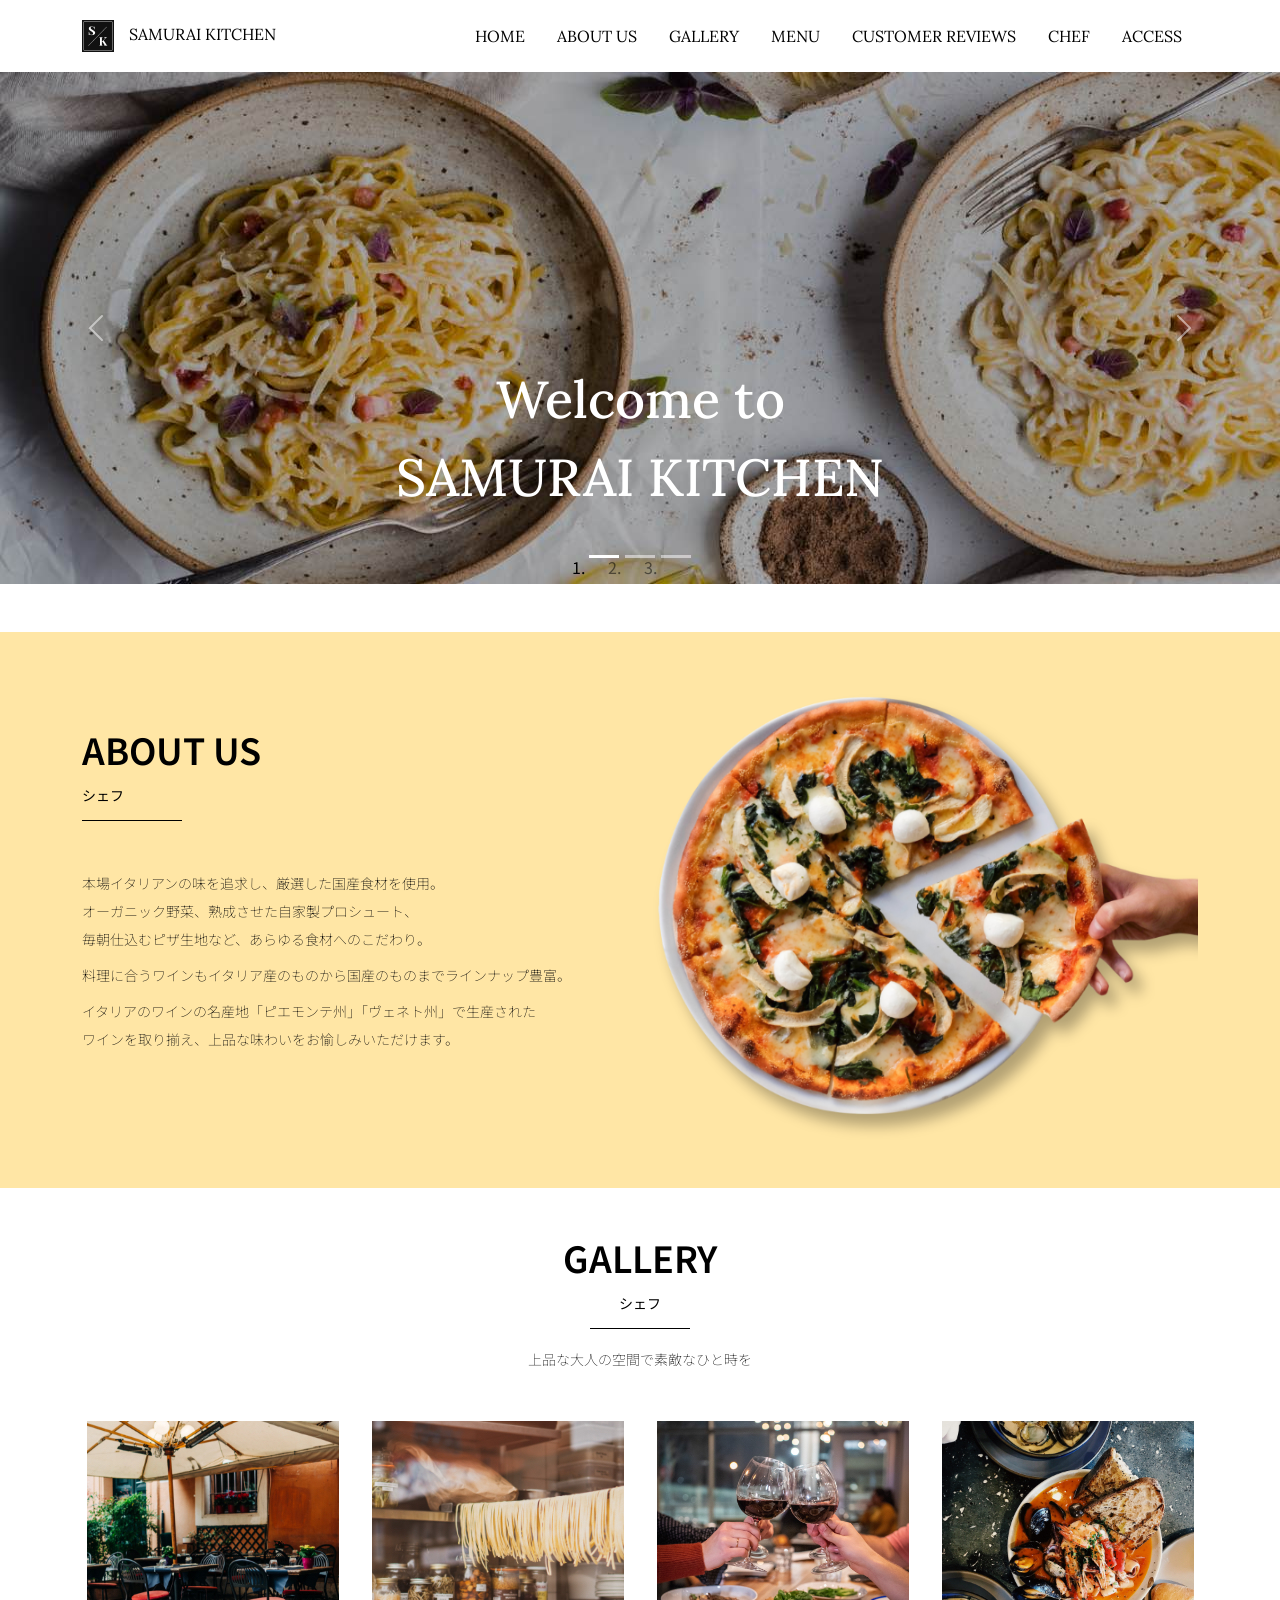
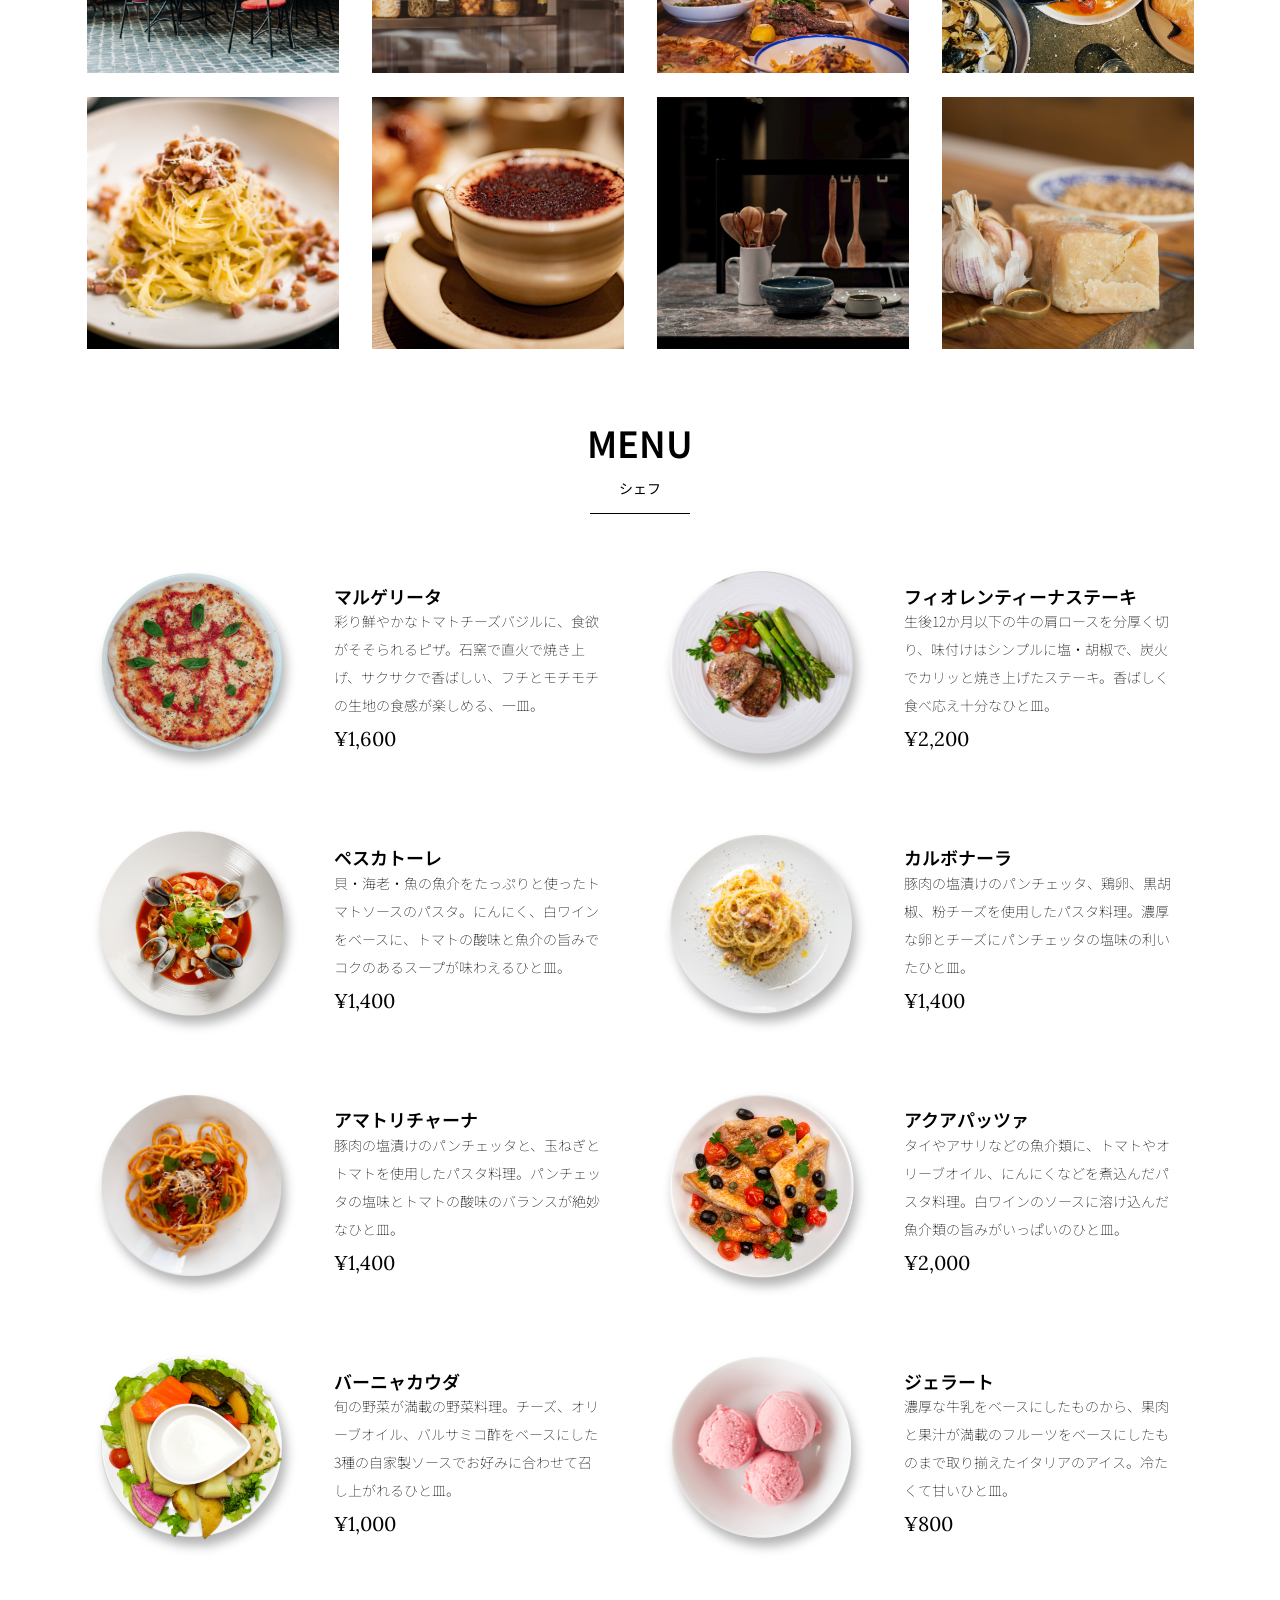
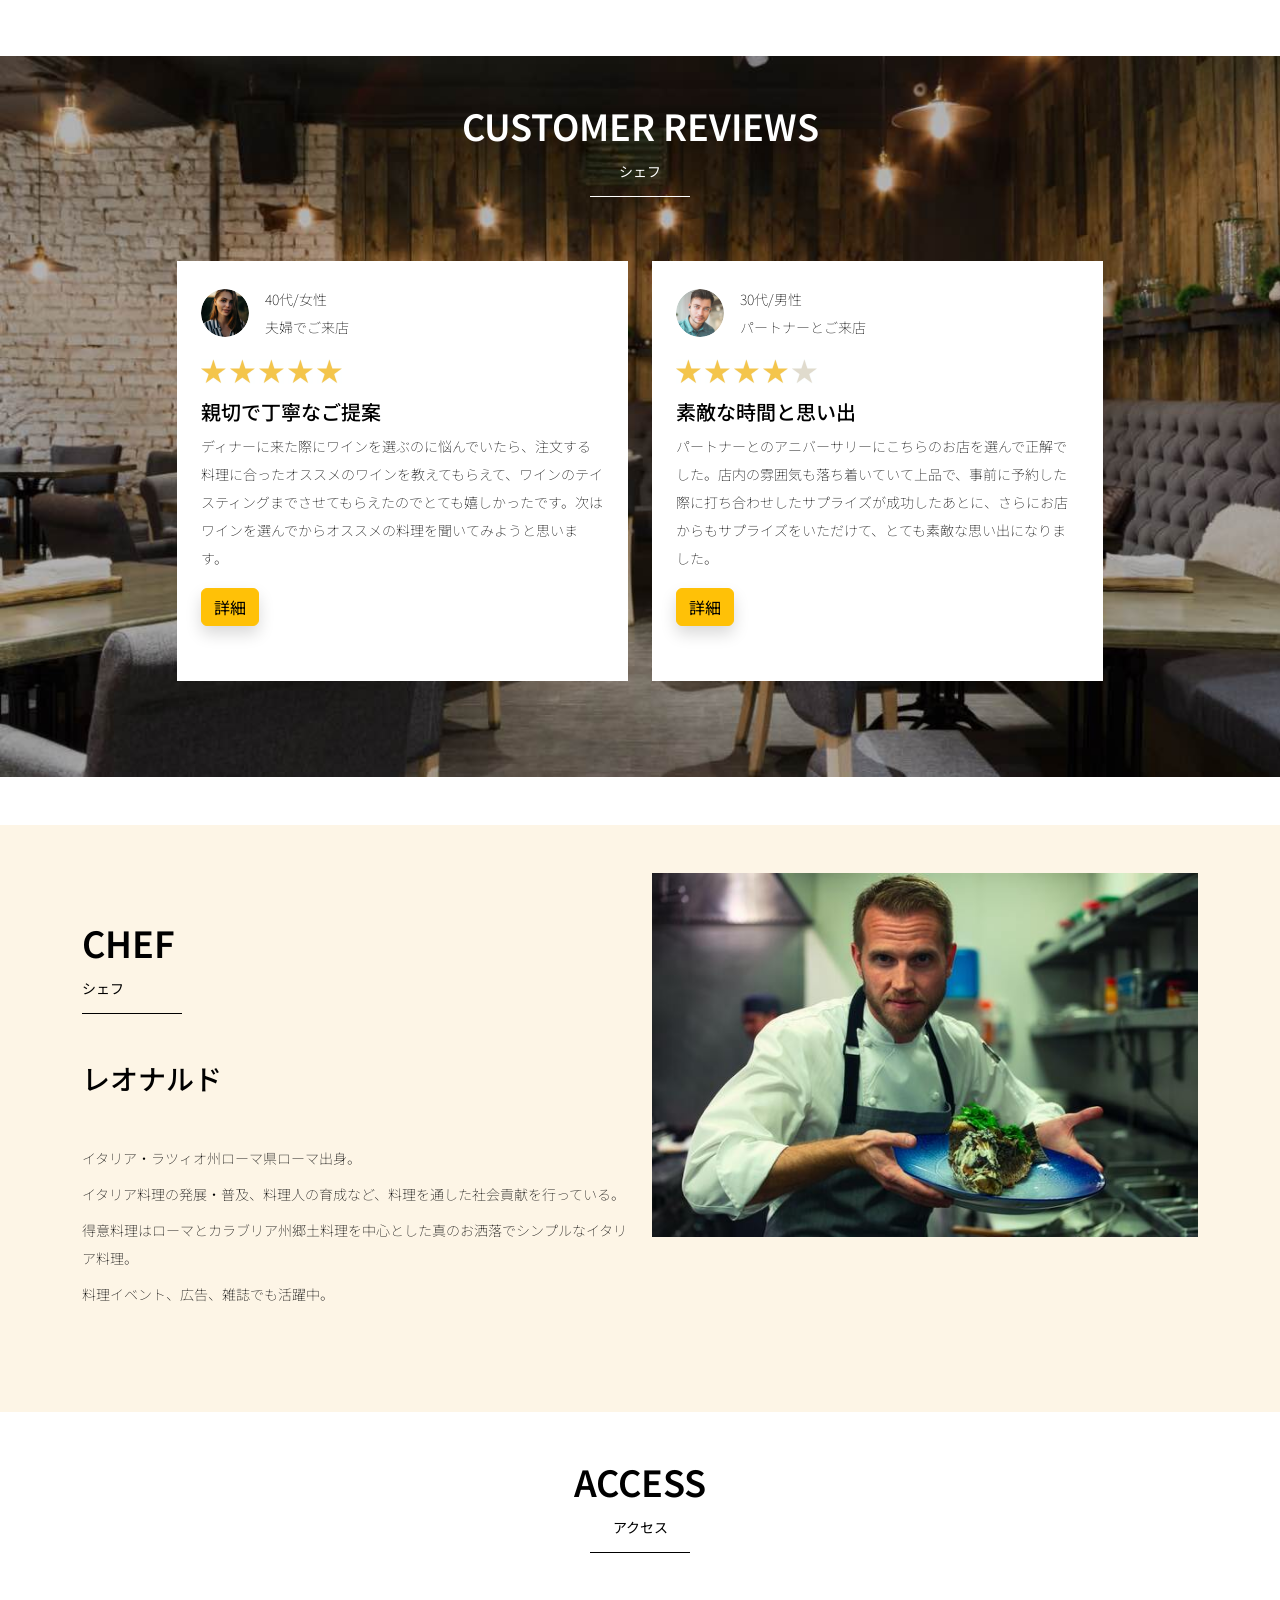
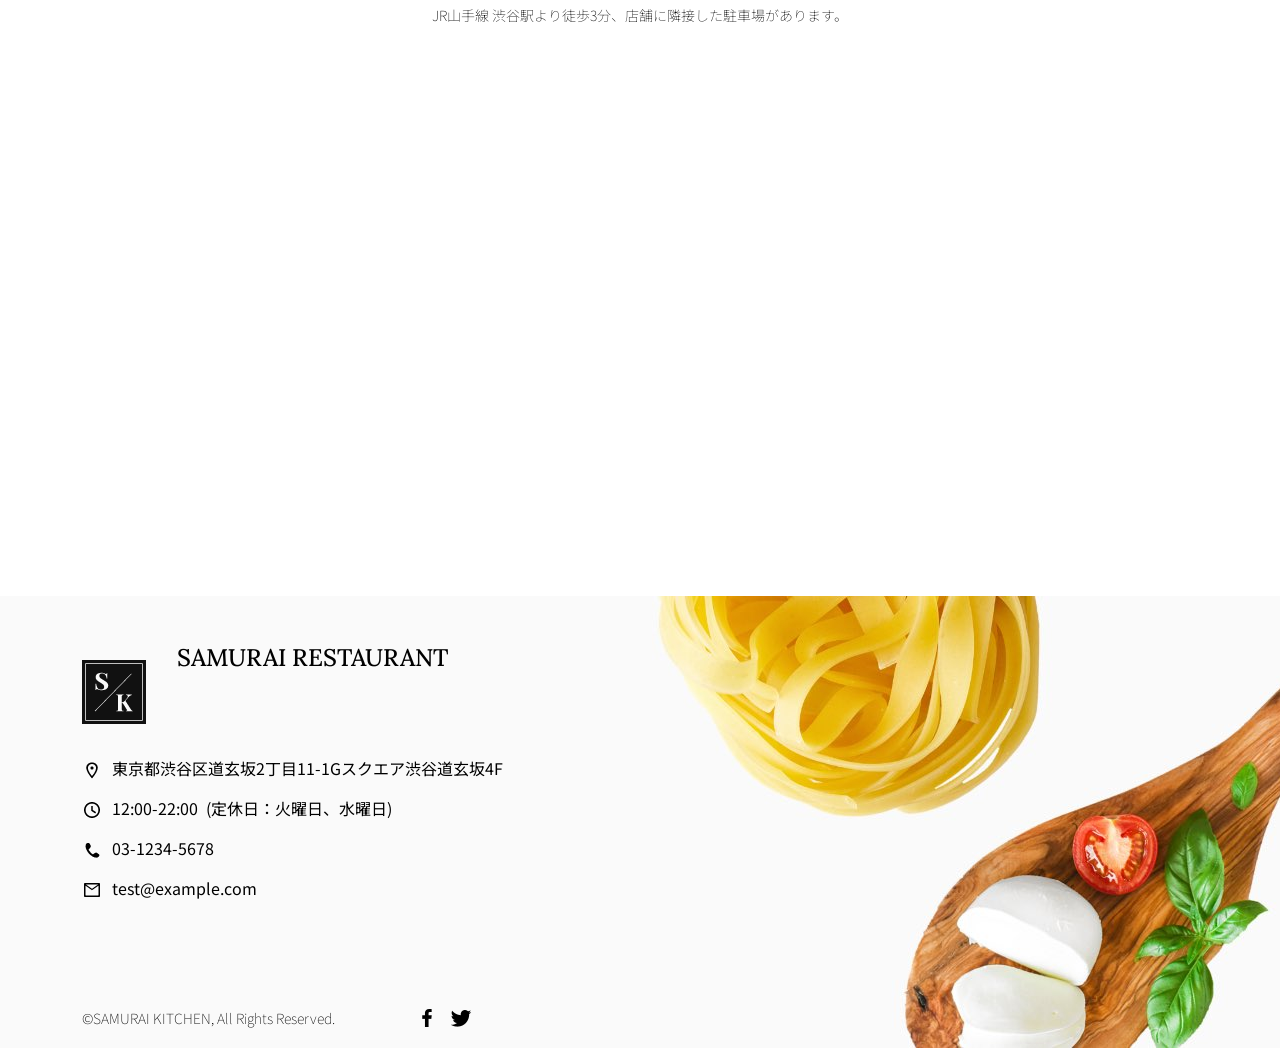
==== kadai_015/code_for_design_comp/index.html @ d7fee978 "ファイルをアップロード" ====
<!doctype html>
<html lang="ja">

<head>
  <meta charset="utf-8">
  <!--マルチデバイス対応-->
  <meta name="viewport" content="width=device-width, initial-scale=1">
  <meta name="description" content="">
  <meta name="author" content="SAMURAI ENGINEER">
  <title>SAMURAI HTML教材</title>
  <!-- ************************************************ bootstrap.min.cssの読み込み -->
  <!--先にBoostrapのCSSを読み込む-->
  <!--BoostrapのCSSの読み込み-->
  <link href="https://cdn.jsdelivr.net/npm/bootstrap@5.0.0-beta1/dist/css/bootstrap.min.css" rel="stylesheet"
    integrity="sha384-giJF6kkoqNQ00vy+HMDP7azOuL0xtbfIcaT9wjKHr8RbDVddVHyTfAAsrekwKmP1" crossorigin="anonymous">
  <!-- ************************************************ bootstrap.bundle.min.jsの読み込み -->
  <!--BoostrapのJavaScriptライブラリの読み込み-->
  <script src="https://cdn.jsdelivr.net/npm/bootstrap@5.0.0-beta1/dist/js/bootstrap.bundle.min.js"
    integrity="sha384-ygbV9kiqUc6oa4msXn9868pTtWMgiQaeYH7/t7LECLbyPA2x65Kgf80OJFdroafW" crossorigin="anonymous" defer>
    </script>

  <!-- ************************************************ Google Font読み込み -->
  <link rel="preconnect" href="https://fonts.gstatic.com">
  <link href="https://fonts.googleapis.com/css2?family=Lora&display=swap" rel="stylesheet">
  <link href="https://fonts.googleapis.com/css2?family=Noto+Sans+JP:wght@300&display=swap" rel="stylesheet">
  <!-- ************************************************ Font Awesome -->
  <link rel="stylesheet" href="https://use.fontawesome.com/releases/v5.1.0/css/all.css"
    integrity="sha384-lKuwvrZot6UHsBSfcMvOkWwlCMgc0TaWr+30HWe3a4ltaBwTZhyTEggF5tJv8tbt" crossorigin="anonymous">
  <!--Boostrapの読み込みのlinkタグよりも後ろに、style.cssを読み込むlinkタグを記述する-->
  <!-- ************************************************今回作成する styles.cssの読み込み -->
  <link href="stylesheet/style.css" rel="stylesheet">
  <!-- ************************************************  -->
</head>

<body>
  <main>
    <!-- ************************************************ ナビゲーションバー開始 -->
    <!--navbarでナビゲーションバーを作成。navbar-expand-lgで画面幅が広いときハンバーガーボタンを表示。-->
    <nav class="navbar navbar-expand-lg">

      <!--navbarのコンテナ-->
      <div class="container">

        <!--navbar-brandはロゴ部分。独自クラスのmy_navbar_brabdで細かな調整。-->
        <a class="navbar-brand my_navbar_brand">

          <!--ロゴのアイコンを配置。navbar_brand_logoは独自クラス-->
          <img class="img-fluid navbar_brand_logo" src="img/site_logo.png" alt="サイトアイコン"><span>SAMURAI
            KITCHEN</span></a>

        <!--navbar-togglerはハンバーガーボタンを表示・非表示にするクラス。-->
        <div class="navbar-toggler hamburger_menu" data-bs-toggle="collapse" data-bs-target="#navbarNav"
          aria-controls="navbarNav" aria-expanded="false" aria-label="Toggle navigation">
          <input type="checkbox" id="hamburger_btn_check">
          <label for="hamburger_btn_check" class="hamburger_btn">
            <img class="btn_open" src="img/button_open.png" alt="ナビゲーションメニューのボタン">
            <img class="btn_close" src="img/button_close.png" alt="ナビゲーションメニューのボタン">
          </label>
        </div>

        <!--これ以降がナビゲーションメニュー部分。説明は後述-->
        <div class="collapse navbar-collapse justify-content-end" id="navbarNav">
          <ul class="navbar-nav">
            <li class="nav-item px-2">
              <a class="nav-link my_nav_link my-2" aria-current="page" href="#">HOME</a>
            </li>

            <li class="nav-item px-2">
              <a class="nav-link my_nav_link my-2" href="#about">ABOUT US</a>
            </li>

            <li class="nav-item px-2">
              <a class="nav-link my_nav_link my-2" href="#gallery">GALLERY</a>
            </li>

            <li class="nav-item px-2">
              <a class="nav-link my_nav_link my-2" href="#menu">MENU</a>
            </li>

            <li class="nav-item px-2">
              <a class="nav-link my_nav_link my-2" href="#review">CUSTOMER REVIEWS</a>
            </li>

            <li class="nav-item px-2">
              <a class="nav-link my_nav_link my-2" href="#chef">CHEF</a>
            </li>

            <li class="nav-item px-2">
              <a class="nav-link my_nav_link my-2" href="#access">ACCESS</a>
            </li>

          </ul>
        </div>
      </div>
    </nav>
    <!-- ************************************************ ナビゲーションバー終了 -->
  </main>
</body>

</html>
<!-- ************************************************ カルーセル開始 -->
<div id="myCarousel" class="carousel slide mb-5" data-bs-ride="carousel">

  <!--インジケーター部分-->
  <ol class="carousel-indicators">
    <li data-bs-target="#myCarousel" data-bs slide-to="0" class="active"></li>
    <li data-bs-target="#myCarousel" data-bs-slide-to="1"></li>
    <li data-bs-target="#myCarousel" data-bs-slide-to="2"></li>
  </ol>

  <div class="carousel-inner">
    <div class="carousel-item active">
      <img src="img/slider-1.jpg" alt="SAMURAI KITCHEN-1">
      <div class="carousel-caption">
        <h1 class="my_carousel_caption">
          Welcome to<br>
          SAMURAI KITCHEN
        </h1>
      </div>
    </div>


    <div class="carousel-item">
      <img src="img/slider-2.jpg" alt="サンプル画像">
      <div class="carousel-caption">
        <h1 class="my_carousel_caption"> The fabulous combination of&nbsp;wine&nbsp;and&nbsp;food</h1>
      </div>
    </div>

    <div class="carousel-item">
      <img src="img/slider-3.jpg" alt="サンプル画像">
      <div class="carousel-caption">
        <h1 class="my_carousel_caption">Get the Italian taste<br>
          at the SAMURAI&nbsp;KITCHEN</h1>
      </div>
    </div>

  </div>
  <a class="carousel-control-prev" href="#myCarousel" role="button" data-bs-slide="prev">
    <span class="carousel-control-prev-icon" aria-hidden="true"></span>
    <span class="visually-hidden">Previous</span>
  </a>

  <!--コントロール左側-->
  <a class="carousel-control-prev" href="#myCarousel" role="button" data-bs-slide="prev">
    <span class="carousel-contorol-prev-icon" aria-hidden="true"></span>
    <span class="visually-hidden">Previous</span>
  </a>

  <!--コントロールボタン右側-->
  <a class="carousel-control-next" href="#myCarousel" role="button" data-bs-slide="next">
    <span class="carousel-control-next-icon" aria-hidden="true"></span>
    <span class="visually-hidden">Next</span>
  </a>
</div>
<!-- ************************************************ カルーセル終了 -->

<!-- ************************************************ アバウトセクション開始 -->
<section class="about_us_bg" id="about">

  <div class="container py-5 mb-5">
    <div class="row">
      <div class="col-lg-6 text-left">
        <div class="py-5">
          <h2 class="section_title about mb-5">ABOUT US</h2>
          <p class="mb-2">
            本場イタリアンの味を追求し、厳選した国産食材を使用。<br>
            オーガニック野菜、熟成させた自家製プロシュート、<br>
            毎朝仕込むピザ生地など、あらゆる食材へのこだわり。<br>
          </p>

          <p class="mb-2">
            料理に合うワインもイタリア産のものから国産のものまでラインナップ豊富。<br>
          </p>

          <p class="mb-2">
            イタリアのワインの名産地「ピエモンテ州」「ヴェネト州」で生産された<br>
            ワインを取り揃え、上品な味わいをお愉しみいただけます。<br>
          </p>
        </div>
      </div>

      <div class="col-lg-6">
        <img src="img/img-about-us.png" class="img-fluid" alt="pizza">
      </div>
    </div>
  </div>

</section>
<!-- ************************************************ アバウトセクション終了 -->

<!-- ************************************************ ギャラリーセクション開始 -->
<section id="gallery">

  <div class="container mb-5">
    <h2 class="mb-3 section_title gallery text-center">GALLERY</h2>
    <p class="text-center mb-5">上品な大人の空間で素敵なひと時を</p>

    <div class="row">
      <div class="col-6 col-lg-3 mb-4 d-flex justify-content-center">
        <img class="img-fluid" src="img/gallery-1.jpg" alt="サンプル画像">
      </div>

      <div class="col-6 col-lg-3 mb-4 d-flex justify-content-center">
        <img class="img-fluid" src="img/gallery-2.jpg" alt="サンプル画像">
      </div>

      <div class="col-6 col-lg-3 mb-4 d-flex justify-content-center">
        <img class="img-fluid" src="img/gallery-3.jpg" alt="サンプル画像">
      </div>

      <div class="col-6 col-lg-3 mb-4 d-flex justify-content-center">
        <img class="img-fluid" src="img/gallery-4.jpg" alt="サンプル画像">
      </div>

      <div class="col-6 col-lg-3 mb-4 d-flex justify-content-center">
        <img class="img-fluid" src="img/gallery-5.jpg" alt="サンプル画像">
      </div>

      <div class="col-6 col-lg-3 mb-4 d-flex justify-content-center">
        <img class="img-fluid" src="img/gallery-6.jpg" alt="サンプル画像">
      </div>
      <div class="col-6 col-lg-3 mb-4 d-flex justify-content-center">
        <img class="img-fluid" src="img/gallery-7.jpg" alt="サンプル画像">
      </div>
      <div class="col-6 col-lg-3 mb-4 d-flex justify-content-center">
        <img class="img-fluid" src="img/gallery-8.jpg" alt="サンプル画像">
      </div>


    </div>
  </div>

</section>
<!-- ************************************************ ギャラリーセクション終了 -->

<!-- ************************************************ メニューセクション -->
<section id="menu">

  <div class="container">
    <div class="row">
      <div class="col-lg-12">

        <h2 class="section_title menu text-center mb-5">MENU</h2>
      </div>
    </div>
  </div>

  <div class="container mb-5">
    <div class="row">
      <div class="col-12 col-lg-6">

        <div class="row g-0 mb-4">
          <div class="col-12 col-lg-5 text-center">
            <img src="img/margherita.png" class="img-fluid" alt="マルゲリータ">
          </div>

          <div class="col-12 col-lg-7 p-4">
            <h4 class="mb-0 menu_title">マルゲリータ</h4>
            <p class="my-auto">彩り鮮やかなトマトチーズバジルに、食欲がそそられるピザ。石窯で直火で焼き上げ、サクサクで香ばしい、フチとモチモチの生地の食感が楽しめる、一皿。</p>
            <p class="menu_price">¥1,600</p>
          </div>
        </div>
      </div>

      <div class="col-12 col-lg-6">
        <div class="row g-0 mb-4">
          <div class="col-12 col-lg-5 text-center">
            <img src="img/steak.png" class="img-fluid" alt="フィオレンティーナステーキ">
          </div>
          <div class="col-12 col-lg-7 p-4">
            <h4 class="mb-0 menu_title">フィオレンティーナステーキ</h4>
            <p class="my-auto">生後12か月以下の牛の肩ロースを分厚く切り、味付けはシンプルに塩・胡椒で、炭火でカリッと焼き上げたステーキ。香ばしく食べ応え十分なひと皿。</p>
            <p class="menu_price">¥2,200</p>
          </div>
        </div>
      </div>

      <div class="col-12 col-lg-6">
        <div class="row g-0 mb-4">
          <div class="col-12 col-lg-5 text-center">
            <img src="img/pescatore.png" class="img-fluid" alt="ペスカトーレ">
          </div>
          <div class="col-12 col-lg-7 p-4">
            <h4 class="mb-0 menu_title">ペスカトーレ</h4>
            <p class="my-auto">貝・海老・魚の魚介をたっぷりと使ったトマトソースのパスタ。にんにく、白ワインをベースに、トマトの酸味と魚介の旨みでコクのあるスープが味わえるひと皿。</p>
            <p class="menu_price">¥1,400</p>
          </div>
        </div>
      </div>

      <div class="col-12 col-lg-6">
        <div class="row g-0 mb-4">
          <div class="col-12 col-lg-5 text-center">
            <img src="img/carbonara.png" class="img-fluid" alt="カルボナーラ">
          </div>
          <div class="col-12 col-lg-7 p-4">
            <h4 class="mb-0 menu_title">カルボナーラ</h4>
            <p class="my-auto">豚肉の塩漬けのパンチェッタ、鶏卵、黒胡椒、粉チーズを使用したパスタ料理。濃厚な卵とチーズにパンチェッタの塩味の利いたひと皿。</p>
            <p class="menu_price">¥1,400</p>
          </div>
        </div>
      </div>

      <div class="col-12 col-lg-6">
        <div class="row g-0 mb-4">
          <div class="col-12 col-lg-5 text-center">
            <img src="img/amatriciana.png" class="img-fluid" alt="アマトリチャーナ">
          </div>
          <div class="col-12 col-lg-7 p-4">
            <h4 class="mb-0 menu_title">アマトリチャーナ</h4>
            <p class="my-auto">豚肉の塩漬けのパンチェッタと、玉ねぎとトマトを使用したパスタ料理。パンチェッタの塩味とトマトの酸味のバランスが絶妙なひと皿。</p>
            <p class="menu_price">¥1,400</p>
          </div>
        </div>
      </div>

      <div class="col-12 col-lg-6">
        <div class="row g-0 mb-4">
          <div class="col-12 col-lg-5 text-center">
            <img src="img/acqua-pazza.png" class="img-fluid" alt="アクアパッツァ">
          </div>
          <div class="col-12 col-lg-7 p-4">
            <h4 class="mb-0 menu_title">アクアパッツァ</h4>
            <p class="my-auto">タイやアサリなどの魚介類に、トマトやオリーブオイル、にんにくなどを煮込んだパスタ料理。白ワインのソースに溶け込んだ魚介類の旨みがいっぱいのひと皿。</p>
            <p class="menu_price">¥2,000</p>
          </div>
        </div>
      </div>

      <div class="col-12 col-lg-6">
        <div class="row g-0 mb-4">
          <div class="col-12 col-lg-5 text-center">
            <img src="img/bagna-cauda.png" class="img-fluid" alt="バーニャカウダ">
          </div>
          <div class="col-12 col-lg-7 p-4">
            <h4 class="mb-0 menu_title">バーニャカウダ</h4>
            <p class="my-auto">旬の野菜が満載の野菜料理。チーズ、オリーブオイル、バルサミコ酢をベースにした3種の自家製ソースでお好みに合わせて召し上がれるひと皿。</p>
            <p class="menu_price">¥1,000</p>
          </div>
        </div>
      </div>

      <div class="col-12 col-lg-6">
        <div class="row g-0 mb-4">
          <div class="col-12 col-lg-5 text-center">
            <img src="img/gelato.png" class="img-fluid" alt="ジェラート">
          </div>
          <div class="col-12 col-lg-7 p-4">
            <h4 class="mb-0 menu_title">ジェラート</h4>
            <p class="my-auto">濃厚な牛乳をベースにしたものから、果肉と果汁が満載のフルーツをベースにしたものまで取り揃えたイタリアのアイス。冷たくて甘いひと皿。</p>
            <p class="menu_price">¥800</p>
          </div>
        </div>
      </div>



    </div>

</section>
<!-- ************************************************ メニューセクション終了 -->

<!-- ************************************************ レビューセクション開始 -->
<section id="review">
  <div class="review_wrapper">
    <div class="container py-5 mb-5">

      <div class="text-center mb-5">
        <h2 class="section_title review text-center text-white">CUSTOMER REVIEWS</h2>
      </div>

      <div class="row pb-5 justify-content-center">
        <div class="col-12 col-lg-5 mt-3">

          <div class="bg-white h_420">
            <div class="p-4">

              <div class="d-flex align-items-center">
                <img src="img/customer-woman.png" class="reviewer_img" alt="サンプル画像">
                <div>
                  <p class="my-0">40代/女性</p>
                  <p class="my-0">夫婦でご来店</p>
                </div>
              </div>

              <div class="my-3">
                <img src="img/star-point.png" class="star_img" alt="star">
                <img src="img/star-point.png" class="star_img" alt="star">
                <img src="img/star-point.png" class="star_img" alt="star">
                <img src="img/star-point.png" class="star_img" alt="star">
                <img src="img/star-point.png" class="star_img" alt="star">
              </div>


              <h5>親切で丁寧なご提案</h5>
              <p>
                ディナーに来た際にワインを選ぶのに悩んでいたら、注文する料理に合ったオススメのワインを教えてもらえて、ワインのテイスティングまでさせてもらえたのでとても嬉しかったです。次はワインを選んでからオススメの料理を聞いてみようと思います。
              </p>

              <button type="button" class="btn btn-warning shadow fix_buttom">詳細</button>
            </div>
          </div>
        </div>
        <div class="col-12 col-lg-5 mt-3">
          <div class="bg-white h_420">
            <div class="p-4">
              <div class="d-flex align-items-center">
                <img src="img/customer-man.png" class="reviewer_img" alt="サンプル画像">
                <div>
                  <p class="my-0">30代/男性</p>
                  <p class="my-0">パートナーとご来店</p>
                </div>
              </div>
              <div class="my-3">
                <img src="img/star-point.png" class="star_img" alt="star">
                <img src="img/star-point.png" class="star_img" alt="star">
                <img src="img/star-point.png" class="star_img" alt="star">
                <img src="img/star-point.png" class="star_img" alt="star">
                <img src="img/star-no-point.png" class="star_img" alt="no-star">
              </div>
              <h5>素敵な時間と思い出</h5>
              <p>
                パートナーとのアニバーサリーにこちらのお店を選んで正解でした。店内の雰囲気も落ち着いていて上品で、事前に予約した際に打ち合わせしたサプライズが成功したあとに、さらにお店からもサプライズをいただけて、とても素敵な思い出になりました。
              </p>
              <button type="button" class="btn btn-warning shadow fix_buttom">詳細</button>
            </div>
          </div>
        </div>
      </div>
    </div>
  </div>

</section>
<!-- ************************************************ レビューセクション終了 -->
<!-- ************************************************ シェフセクション開始 -->
<section class="chef_us_bg" id="chef">
  <div class="container py-5 mb-5">
    <div class="row">
      <div class=" col-lg-6 text-left">
        <div class="py-5">
          <h2 class="section_title mb-5">CHEF</h2>
          <h3 class="mb-5">レオナルド</h3>

          <p class="mb-2">
            イタリア・ラツィオ州ローマ県ローマ出身。</p>
          <p class="mb-2">イタリア料理の発展・普及、料理人の育成など、料理を通した社会貢献を行っている。</p>
          <p class="mb-2">得意料理はローマとカラブリア州郷土料理を中心とした真のお洒落でシンプルなイタリア料理。</p>
          <p class="mb-2"> 料理イベント、広告、雑誌でも活躍中。</p>
        </div>
      </div>
      <div class="col-lg-6">
        <img src="img/chef.jpg" class="img-fluid" alt="chef">
      </div>
    </div>
  </div>

</section>



<!-- ************************************************ アクセスセクション開始 -->
<section id="access">
  <div class="container">
    <div class="row">
      <div class="col-lg-12 text-center mb-5">
        <h2 class="section_title text-center access mb-5">ACCESS</h2>
        <p>JR山手線 渋谷駅より徒歩3分、店舗に隣接した駐車場があります。</p>
      </div>
    </div>
  </div>
  <div class="container mb-5 px-2">

    <iframe
      src="https://www.google.com/maps/embed?pb=!1m18!1m12!1m3!1d3241.2787757027536!2d139.74691877575552!3d35.670137130583434!2m3!1f0!2f0!3f0!3m2!1i1024!2i768!4f13.1!3m3!1m2!1s0x60188b602972bb83%3A0xa6b553df33a5bd04!2zU0FNVVJBSSBFTkdJTkVFUiDkvo3jgqjjg7Pjgrjjg4vjgqI!5e0!3m2!1sja!2sjp!4v1789737223111!5m2!1sja!2sjp"
      class="w-100" style="height: 50vh;" loading="lazy"></iframe>
  </div>
</section>
<!-- ************************************************ アクセスセクション終了 -->


<!-- ************************************************ フッター開始 -->
<footer id="footer">

  <div class="container">
    <div class="row">

      <div class="col-12 col-lg-6 position-relative">
        <div class="row pt-5">

          <div class="col-lg-2 text-center my-3">

            <img class="img-fluid footer_brand_logo" src="img/site_logo.png" alt="サンプル画像">
          </div>

          <div class="col-lg-10" align-self-center my-3>
            <h2 class="m-0 footer_text">SAMURAI RESTAURANT</h2>
          </div>
        </div>

        <div class="restaurant_info py-3">
          <div class="d-flex mb-3">
            <img src="img/icon-Marker.png" alt="marker">
            <p class="p-0 m-0">東京都渋谷区道玄坂2丁目11-1Gスクエア渋谷道玄坂4F</p>
          </div>
          <div class="d-flex mb-3">
            <img src="img/icon-Clock.png" alt="clock">
            <p class="p-0 m-0">12:00-22:00&nbsp;&nbsp;(定休日：火曜日、水曜日)</p>
          </div>
          <div class="d-flex mb-3">
            <img src="img/icon-Phone.png" alt="phone">
            <p class="p-0 m-0">03-1234-5678</p>
          </div>
          <div class="d-flex mb-3">
            <img src="img/icon-Mail.png" alt="mail">
            <p class="p-0 m-0">test@example.com</p>
          </div>
        </div>

        <div class="copy_right align-items-center">
          <p> ©SAMURAI KITCHEN, All Rights Reserved.</p>

          <img src="img/icon-facebook.png" class="sns_img" alt="facebook">
          <img src="img/icon-twitter.png" class="sns_img" alt="twitter">
        </div>
      </div>

      <div class="col-12 col-lg-6 d-none d-lg-block">
        <img src="img/background-footer.jpg" alt="背景画像">
      </div>
    </div>
  </div>
</footer>

</html>
---- kadai_015/code_for_design_comp/stylesheet/style.css ----
/* ----------------------------------------------- 共通 */
html,
body {
  overflow-x: hidden;
}

body {
  color: #000000;
  font-family: 'Noto Sans JP', sans-serif;
  padding-bottom: 0;

}

p {
  line-height: 2.0em;
  font-weight: 100;
  font-style: normal;
  font-size: 14px;

}

.section_title {
  font-size: 36px;
  font-weight: 600;
}

.section_title::after {
  display: block;
  font-size: 14px;
  font-weight: 400;
  padding: 16px 0 16px;
  width: 100px;
  border-bottom: solid 1px #000000;
}



/* ----------------------------------------------- ナビゲーションバー */
.navbar_brand_logo {
  /*サイズを32pxの正方形へ変更*/
  width: 32px;
  height: 32px;

  /*imgはインライン要素なのでインラインブロックに設定*/
  display: inline-block;

  /*"samurai kitchen" という文字との空白を15pxに設定*/
  margin-right: 15px;
}

/*カンマで区切ると複数のクラスに適用可能*/
.my_navbar_brand,
.my_nav_link {

  /*フォントサイズを16pxに設定*/
  font-size: 16px;

  /*フォントをセリフタイに設定*/
  font-family: 'Lora', serif;

  /*フォント色を黒色に設定*/
  color: #000000 !important;
}

/*Bootstrapのボタンに初期設定されている周囲のborder（枠線）を消す*/
.navbar-toggler {
  padding: 0 !important;
  border: none;
}

/*ハンバーガーボタンがチェック状態である（押されている）とき、閉じるボタン（×）を表示する*/
#hamburger_btn_check:checked~.hamburger_btn .btn_close {
  display: block;
}

/*ハンバーガーボタンがチェック状態である押されているとき、ハンバーガーボタンを表示しない*/
#hamburger_btn_check:checked~.hamburger_btn .btn_open {
  display: none;
}

/*最初に表示下ときは、閉じるボタンは表示しない*/
.btn_close {
  display: none;
}

/*ハンバーガーボタンが押されているかを判断するためのチェックボタンは隠す*/
#hamburger_btn_check {
  display: none;
}


/* ----------------------------------------------- カールセル */
.my_carousel_caption {
  font-size: 52px;
  padding-top: 1.25rem;
  padding-bottom: 1.25rem;
  color: #fff;
  text-align: center;
  font-family: 'Lora', serif;
  line-height: 1.5em;
}

.my_carousel_caption::before {
  content: url(../img/logoSymbol_white.png);
  display: block;
}

@media screen and (max-width:375px) {
  .my_carousel_caption {
    font-size: 27px;
  }
}

.carousel-item {
  height: 32rem;
}

.carousel-item>img {
  position: absolute;
  top: 0;
  left: 0;
  min-width: 100%;
  height: 32rem;
}






/* ----------------------------------------------- アバウト */

.about::after {
  content: "私たちについて";
}

.about_us_bg {
  background-color: #FFE6A5;
}



/* ----------------------------------------------- ギャラリー */
.gallery::after {
  content: "ギャラリー";
  margin: 0 auto 0;
}




/* ----------------------------------------------- メニュー */

.menu::after {
  content: "メニュー";
  margin: 0 auto 0;
}

.menu_title {
  font-size: 18px;
  font-weight: 600;
  font-style: normal;
}

.menu_price {
  font-size: 20px;
  font-weight: 400;
  font-family: 'Lora', serif;
}


/* ----------------------------------------------- レビュー */
.review_wrapper {
  background-image: url(../img/background-reviews.jpg);
  background-repeat: no-repeat;
  background-size: cover;
}

.review::after {
  content: "お客様の声";
  margin: 0 auto 0;
  border-bottom: solid 1px #FFFFFF;
}

.h_420 {
  height: 420px;
  position: relative;
}

.reviewer_img {
  width: 48px;
  height: 48px;
  border-radius: 50%;
  margin-right: 16px;
}

.star_img {
  width: 25px;
  height: 25px;
}

.fix_bottom {
  position: absolute;
  width: 80px;
  height: 44px;
  left: 24px;
  bottom: 24px;
}

/* ----------------------------------------------- シェフ */
.section_title::after {
  content: "シェフ";
}

.chef_us_bg {
  background-color: #fdf5e6;
}

/* ----------------------------------------------- アクセス */

.access::after {
  content: "アクセス";
  margin: 0 auto 0;
}


/* ----------------------------------------------- フッター */
#footer {
  background-color: #FAFAFA;
}

.copy_right {
  font-size: 14px;
  position: absolute;
  bottom: 1rem;
  left: 12px;
  display: flex;
}

.copy_right>p {
  margin-right: 5rem;
  margin-bottom: 0;
}

.copy_right>img.sns_img {
  height: 24px;
  width: 24px;
  margin-right: 10px;
  margin-top: 0;
}

.restaurant_info p {
  font-weight: 400;
  line-height: 1.5;
  font-size: 16px;
}

.restaurant_info img {
  width: 20px;
  height: 20px;
  margin-right: 10px;
  line-height: 1.5;
  margin-top: auto;
}

.footer_brand_logo {
  width: 64px;
  height: 64px;
  display: inline-block;
  margin-right: 15px;
}

.footer_text {
  font-size: 24px;
  font-family: 'Lora', serif;
}

@media screen and (max-width: 991px) {

  .footer_text,
  .copy_right {
    margin-top: 2rem;
    text-align: center;
    position: relative;
  }

  .copy_right>p,
  img {
    margin-right: 1rem;
    font-size: 14px;
    margin: 0;
    line-height: 35px;
  }
}
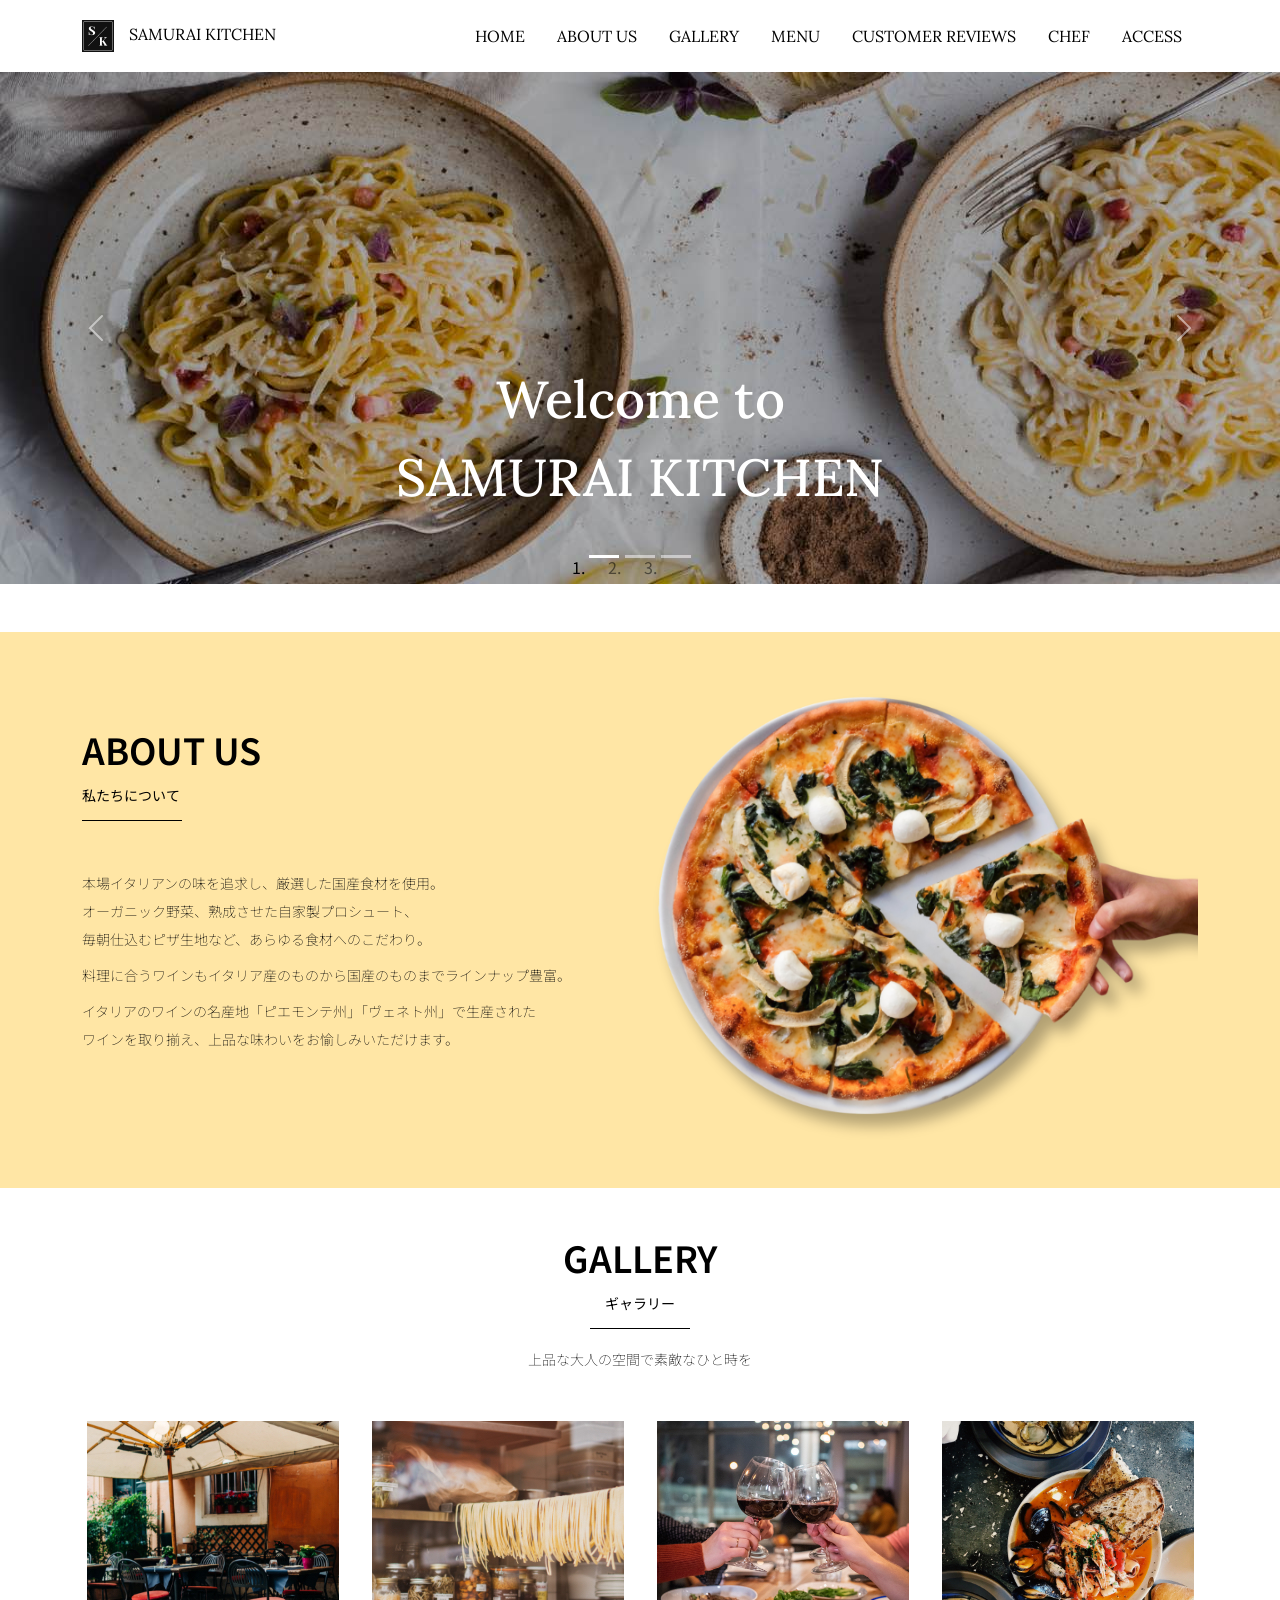
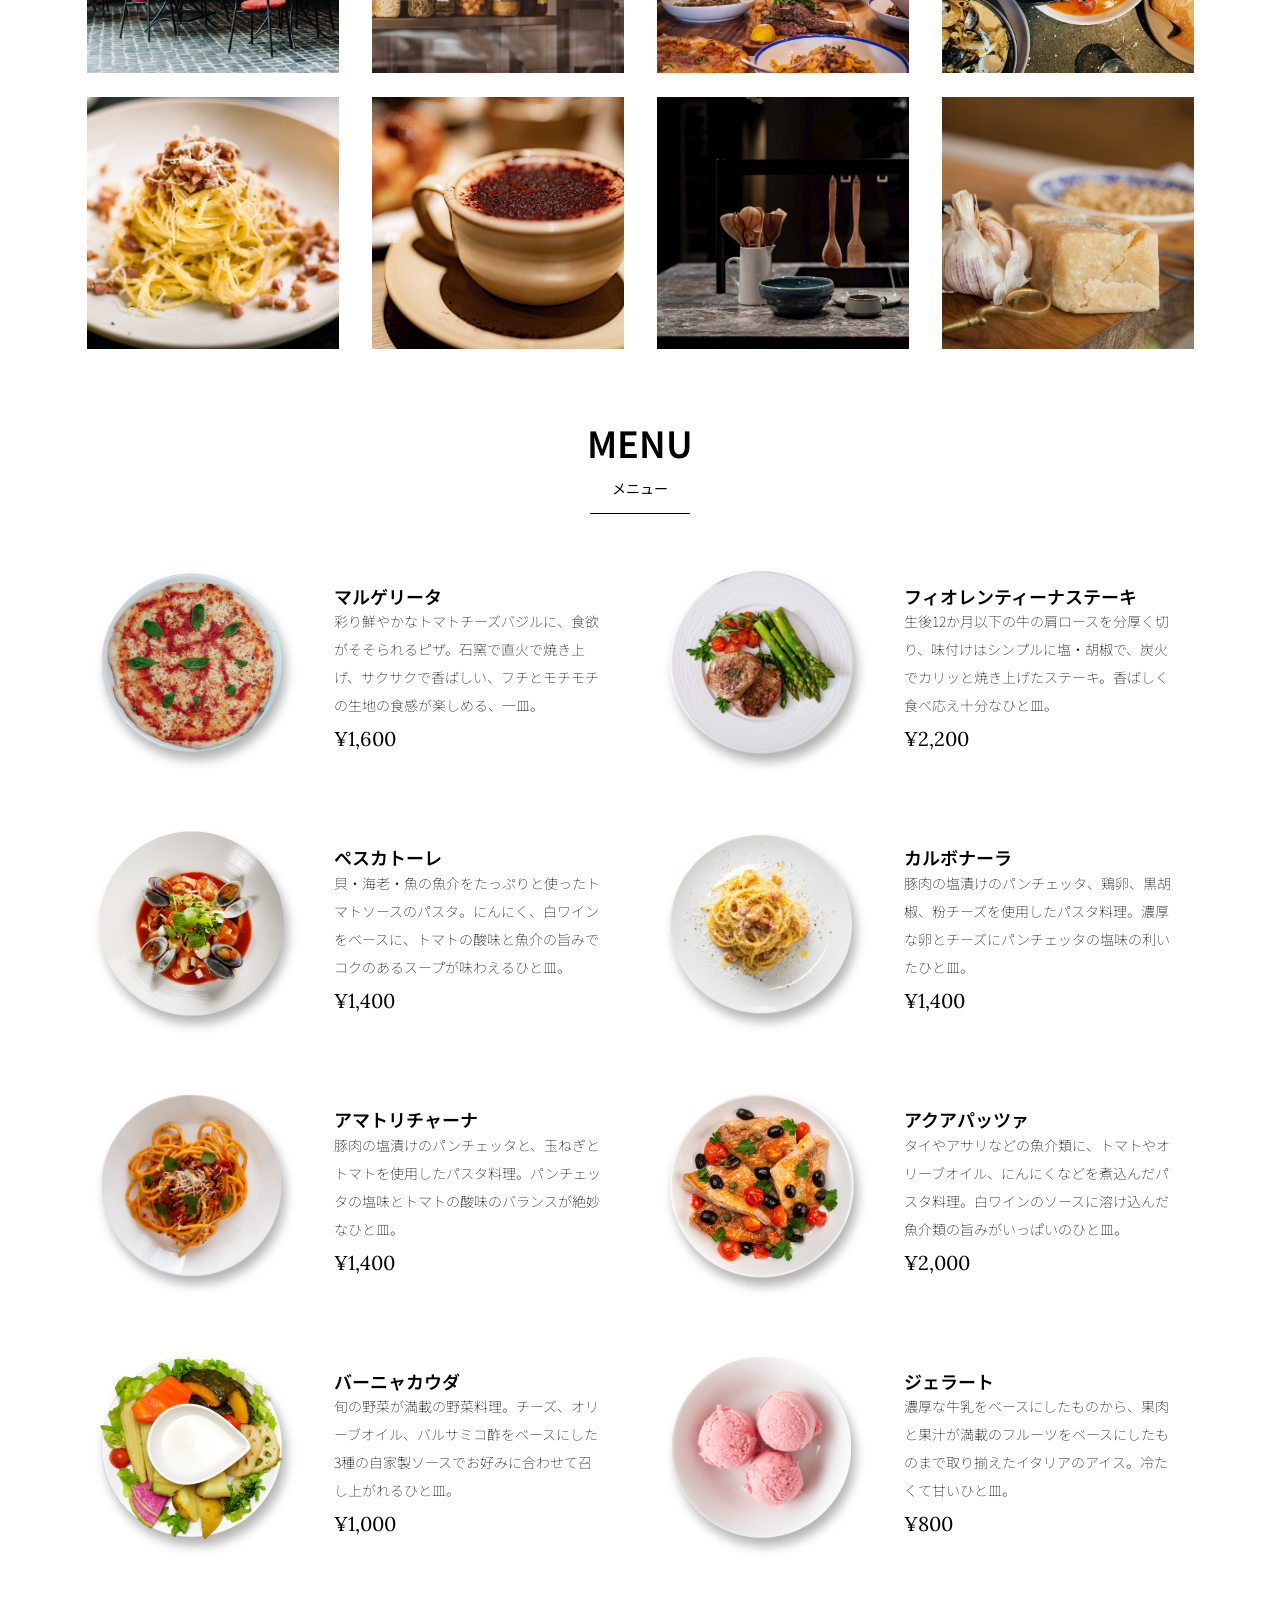
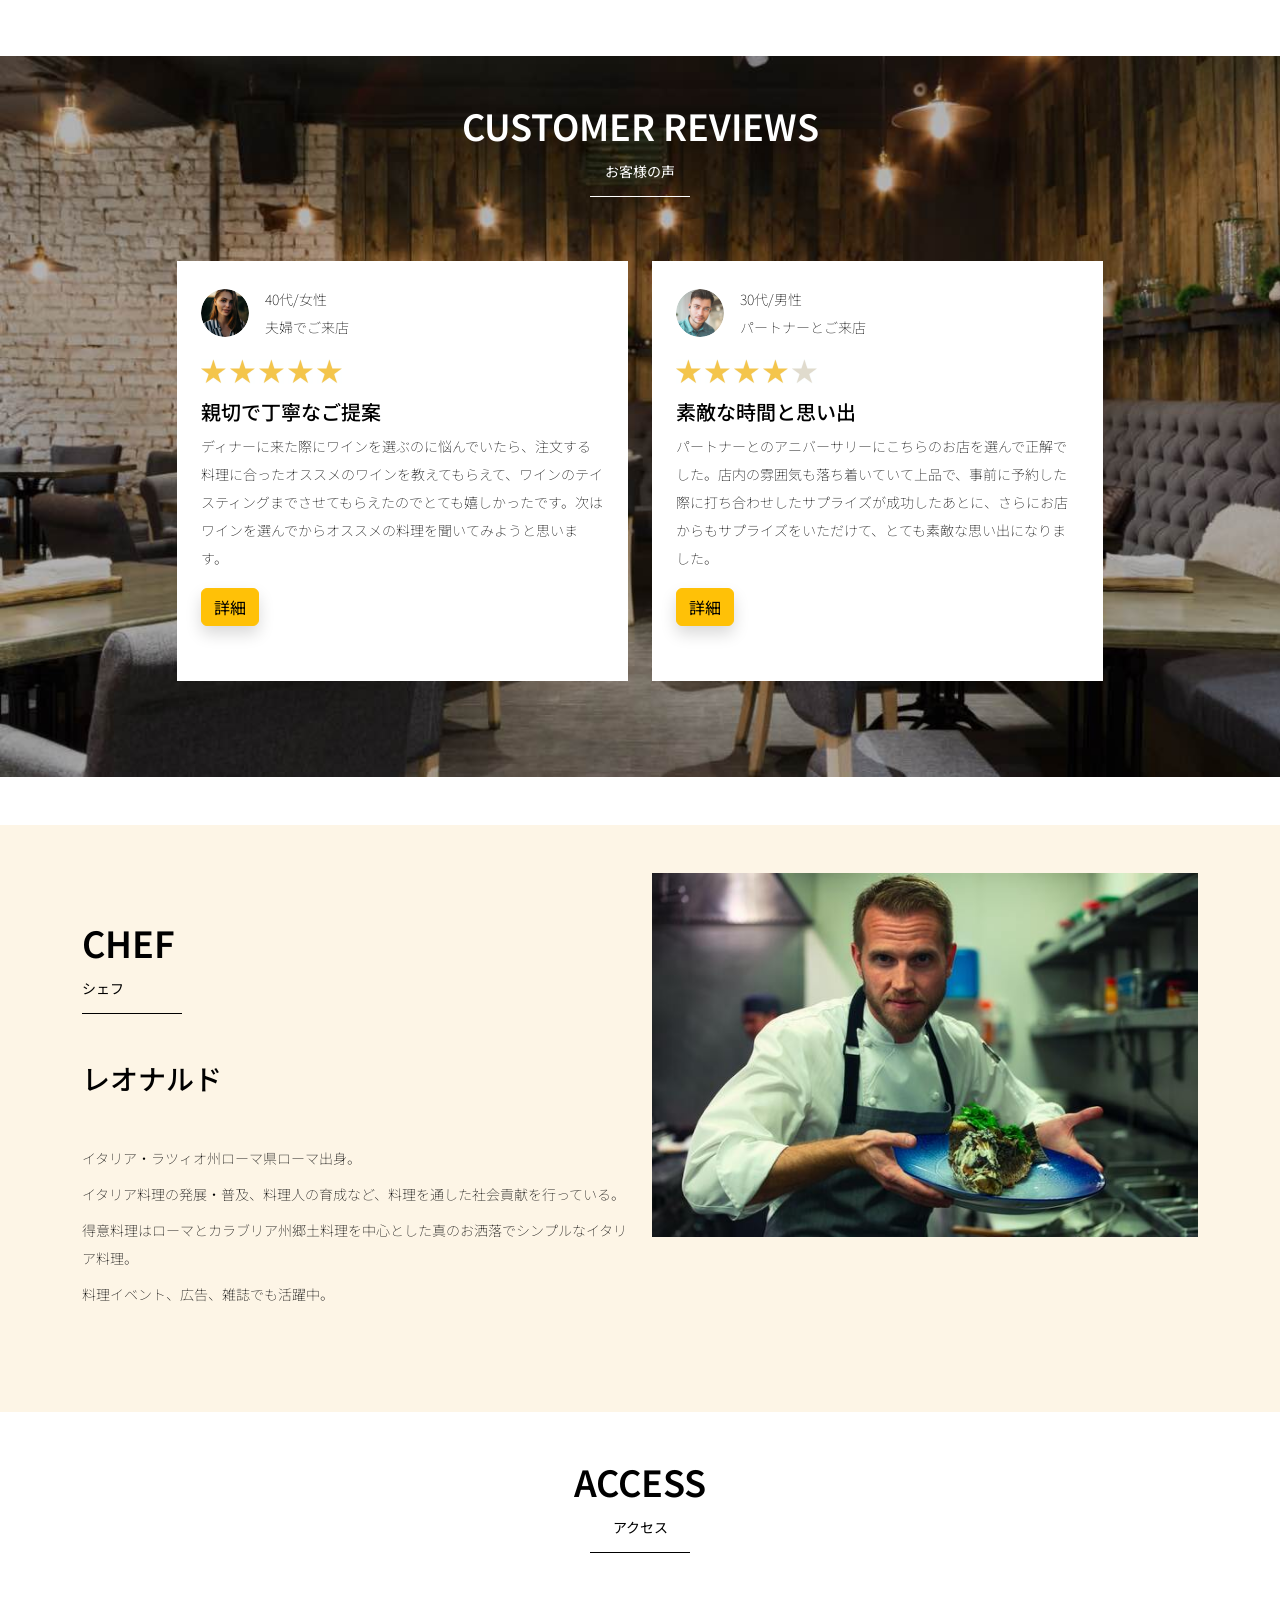
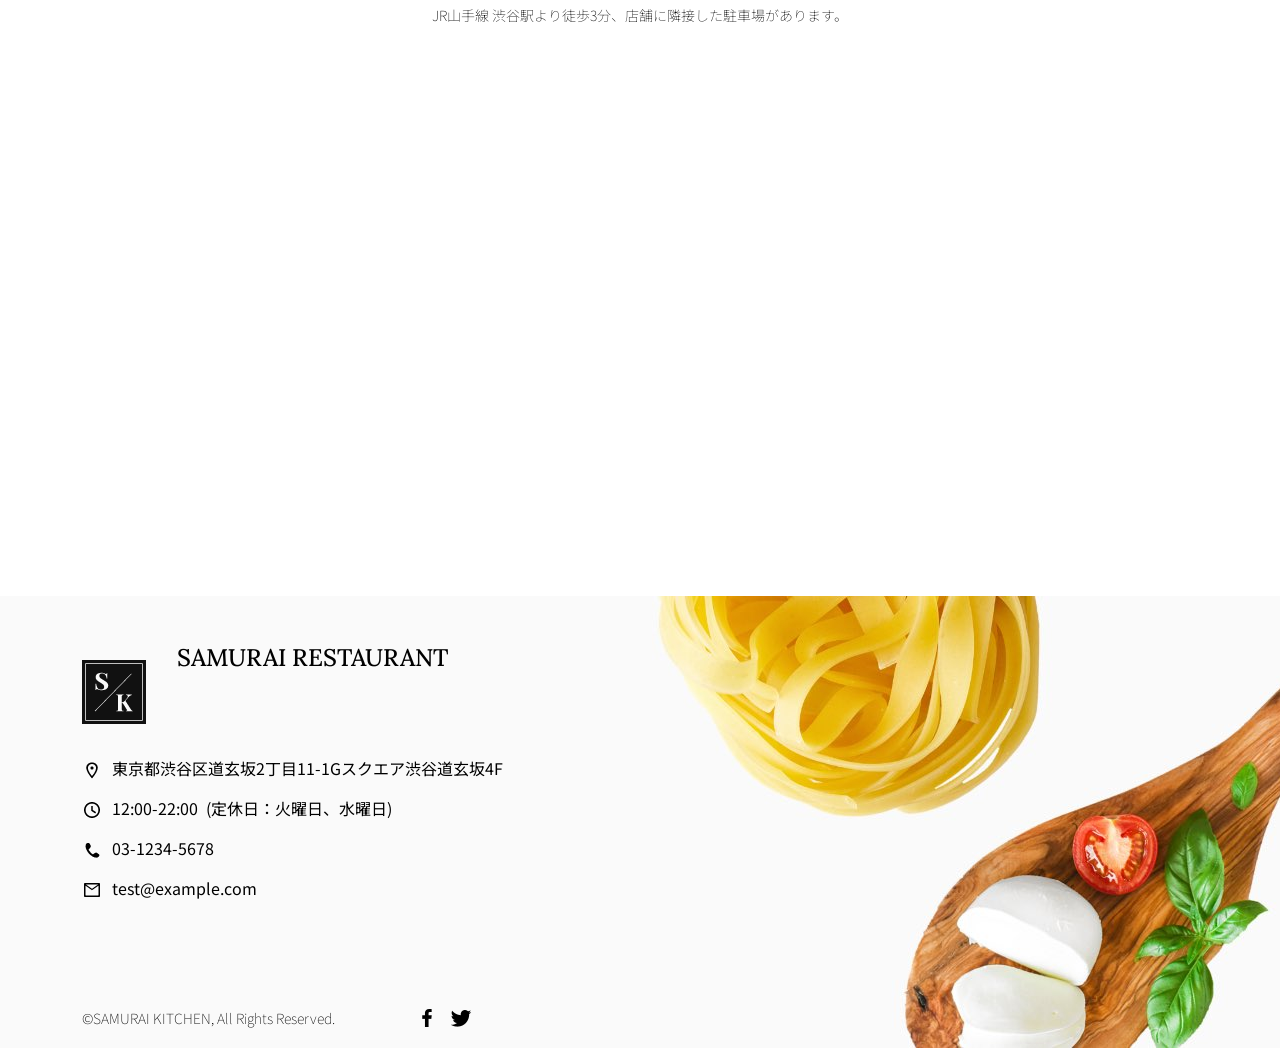
==== commit 601b02e6: "kadai_015修正" ====
--- a/kadai_015/code_for_design_comp/index.html
+++ b/kadai_015/code_for_design_comp/index.html
@@ -94,442 +94,442 @@
       </div>
     </nav>
     <!-- ************************************************ ナビゲーションバー終了 -->
+
+    <!-- ************************************************ カルーセル開始 -->
+    <div id="myCarousel" class="carousel slide mb-5" data-bs-ride="carousel">
+
+      <!--インジケーター部分-->
+      <ol class="carousel-indicators">
+        <li data-bs-target="#myCarousel" data-bs slide-to="0" class="active"></li>
+        <li data-bs-target="#myCarousel" data-bs-slide-to="1"></li>
+        <li data-bs-target="#myCarousel" data-bs-slide-to="2"></li>
+      </ol>
+
+      <div class="carousel-inner">
+        <div class="carousel-item active">
+          <img src="img/slider-1.jpg" alt="SAMURAI KITCHEN-1">
+          <div class="carousel-caption">
+            <h1 class="my_carousel_caption">
+              Welcome to<br>
+              SAMURAI KITCHEN
+            </h1>
+          </div>
+        </div>
+
+
+        <div class="carousel-item">
+          <img src="img/slider-2.jpg" alt="サンプル画像">
+          <div class="carousel-caption">
+            <h1 class="my_carousel_caption"> The fabulous combination of&nbsp;wine&nbsp;and&nbsp;food</h1>
+          </div>
+        </div>
+
+        <div class="carousel-item">
+          <img src="img/slider-3.jpg" alt="サンプル画像">
+          <div class="carousel-caption">
+            <h1 class="my_carousel_caption">Get the Italian taste<br>
+              at the SAMURAI&nbsp;KITCHEN</h1>
+          </div>
+        </div>
+
+      </div>
+      <a class="carousel-control-prev" href="#myCarousel" role="button" data-bs-slide="prev">
+        <span class="carousel-control-prev-icon" aria-hidden="true"></span>
+        <span class="visually-hidden">Previous</span>
+      </a>
+
+      <!--コントロール左側-->
+      <a class="carousel-control-prev" href="#myCarousel" role="button" data-bs-slide="prev">
+        <span class="carousel-contorol-prev-icon" aria-hidden="true"></span>
+        <span class="visually-hidden">Previous</span>
+      </a>
+
+      <!--コントロールボタン右側-->
+      <a class="carousel-control-next" href="#myCarousel" role="button" data-bs-slide="next">
+        <span class="carousel-control-next-icon" aria-hidden="true"></span>
+        <span class="visually-hidden">Next</span>
+      </a>
+    </div>
+    <!-- ************************************************ カルーセル終了 -->
+
+    <!-- ************************************************ アバウトセクション開始 -->
+    <section class="about_us_bg" id="about">
+
+      <div class="container py-5 mb-5">
+        <div class="row">
+          <div class="col-lg-6 text-left">
+            <div class="py-5">
+              <h2 class="section_title about mb-5">ABOUT US</h2>
+              <p class="mb-2">
+                本場イタリアンの味を追求し、厳選した国産食材を使用。<br>
+                オーガニック野菜、熟成させた自家製プロシュート、<br>
+                毎朝仕込むピザ生地など、あらゆる食材へのこだわり。<br>
+              </p>
+
+              <p class="mb-2">
+                料理に合うワインもイタリア産のものから国産のものまでラインナップ豊富。<br>
+              </p>
+
+              <p class="mb-2">
+                イタリアのワインの名産地「ピエモンテ州」「ヴェネト州」で生産された<br>
+                ワインを取り揃え、上品な味わいをお愉しみいただけます。<br>
+              </p>
+            </div>
+          </div>
+
+          <div class="col-lg-6">
+            <img src="img/img-about-us.png" class="img-fluid" alt="pizza">
+          </div>
+        </div>
+      </div>
+
+    </section>
+    <!-- ************************************************ アバウトセクション終了 -->
+
+    <!-- ************************************************ ギャラリーセクション開始 -->
+    <section id="gallery">
+
+      <div class="container mb-5">
+        <h2 class="mb-3 section_title gallery text-center">GALLERY</h2>
+        <p class="text-center mb-5">上品な大人の空間で素敵なひと時を</p>
+
+        <div class="row">
+          <div class="col-6 col-lg-3 mb-4 d-flex justify-content-center">
+            <img class="img-fluid" src="img/gallery-1.jpg" alt="サンプル画像">
+          </div>
+
+          <div class="col-6 col-lg-3 mb-4 d-flex justify-content-center">
+            <img class="img-fluid" src="img/gallery-2.jpg" alt="サンプル画像">
+          </div>
+
+          <div class="col-6 col-lg-3 mb-4 d-flex justify-content-center">
+            <img class="img-fluid" src="img/gallery-3.jpg" alt="サンプル画像">
+          </div>
+
+          <div class="col-6 col-lg-3 mb-4 d-flex justify-content-center">
+            <img class="img-fluid" src="img/gallery-4.jpg" alt="サンプル画像">
+          </div>
+
+          <div class="col-6 col-lg-3 mb-4 d-flex justify-content-center">
+            <img class="img-fluid" src="img/gallery-5.jpg" alt="サンプル画像">
+          </div>
+
+          <div class="col-6 col-lg-3 mb-4 d-flex justify-content-center">
+            <img class="img-fluid" src="img/gallery-6.jpg" alt="サンプル画像">
+          </div>
+          <div class="col-6 col-lg-3 mb-4 d-flex justify-content-center">
+            <img class="img-fluid" src="img/gallery-7.jpg" alt="サンプル画像">
+          </div>
+          <div class="col-6 col-lg-3 mb-4 d-flex justify-content-center">
+            <img class="img-fluid" src="img/gallery-8.jpg" alt="サンプル画像">
+          </div>
+
+
+        </div>
+      </div>
+
+    </section>
+    <!-- ************************************************ ギャラリーセクション終了 -->
+
+    <!-- ************************************************ メニューセクション -->
+    <section id="menu">
+
+      <div class="container">
+        <div class="row">
+          <div class="col-lg-12">
+
+            <h2 class="section_title menu text-center mb-5">MENU</h2>
+          </div>
+        </div>
+      </div>
+
+      <div class="container mb-5">
+        <div class="row">
+          <div class="col-12 col-lg-6">
+
+            <div class="row g-0 mb-4">
+              <div class="col-12 col-lg-5 text-center">
+                <img src="img/margherita.png" class="img-fluid" alt="マルゲリータ">
+              </div>
+
+              <div class="col-12 col-lg-7 p-4">
+                <h4 class="mb-0 menu_title">マルゲリータ</h4>
+                <p class="my-auto">彩り鮮やかなトマトチーズバジルに、食欲がそそられるピザ。石窯で直火で焼き上げ、サクサクで香ばしい、フチとモチモチの生地の食感が楽しめる、一皿。</p>
+                <p class="menu_price">¥1,600</p>
+              </div>
+            </div>
+          </div>
+
+          <div class="col-12 col-lg-6">
+            <div class="row g-0 mb-4">
+              <div class="col-12 col-lg-5 text-center">
+                <img src="img/steak.png" class="img-fluid" alt="フィオレンティーナステーキ">
+              </div>
+              <div class="col-12 col-lg-7 p-4">
+                <h4 class="mb-0 menu_title">フィオレンティーナステーキ</h4>
+                <p class="my-auto">生後12か月以下の牛の肩ロースを分厚く切り、味付けはシンプルに塩・胡椒で、炭火でカリッと焼き上げたステーキ。香ばしく食べ応え十分なひと皿。</p>
+                <p class="menu_price">¥2,200</p>
+              </div>
+            </div>
+          </div>
+
+          <div class="col-12 col-lg-6">
+            <div class="row g-0 mb-4">
+              <div class="col-12 col-lg-5 text-center">
+                <img src="img/pescatore.png" class="img-fluid" alt="ペスカトーレ">
+              </div>
+              <div class="col-12 col-lg-7 p-4">
+                <h4 class="mb-0 menu_title">ペスカトーレ</h4>
+                <p class="my-auto">貝・海老・魚の魚介をたっぷりと使ったトマトソースのパスタ。にんにく、白ワインをベースに、トマトの酸味と魚介の旨みでコクのあるスープが味わえるひと皿。</p>
+                <p class="menu_price">¥1,400</p>
+              </div>
+            </div>
+          </div>
+
+          <div class="col-12 col-lg-6">
+            <div class="row g-0 mb-4">
+              <div class="col-12 col-lg-5 text-center">
+                <img src="img/carbonara.png" class="img-fluid" alt="カルボナーラ">
+              </div>
+              <div class="col-12 col-lg-7 p-4">
+                <h4 class="mb-0 menu_title">カルボナーラ</h4>
+                <p class="my-auto">豚肉の塩漬けのパンチェッタ、鶏卵、黒胡椒、粉チーズを使用したパスタ料理。濃厚な卵とチーズにパンチェッタの塩味の利いたひと皿。</p>
+                <p class="menu_price">¥1,400</p>
+              </div>
+            </div>
+          </div>
+
+          <div class="col-12 col-lg-6">
+            <div class="row g-0 mb-4">
+              <div class="col-12 col-lg-5 text-center">
+                <img src="img/amatriciana.png" class="img-fluid" alt="アマトリチャーナ">
+              </div>
+              <div class="col-12 col-lg-7 p-4">
+                <h4 class="mb-0 menu_title">アマトリチャーナ</h4>
+                <p class="my-auto">豚肉の塩漬けのパンチェッタと、玉ねぎとトマトを使用したパスタ料理。パンチェッタの塩味とトマトの酸味のバランスが絶妙なひと皿。</p>
+                <p class="menu_price">¥1,400</p>
+              </div>
+            </div>
+          </div>
+
+          <div class="col-12 col-lg-6">
+            <div class="row g-0 mb-4">
+              <div class="col-12 col-lg-5 text-center">
+                <img src="img/acqua-pazza.png" class="img-fluid" alt="アクアパッツァ">
+              </div>
+              <div class="col-12 col-lg-7 p-4">
+                <h4 class="mb-0 menu_title">アクアパッツァ</h4>
+                <p class="my-auto">タイやアサリなどの魚介類に、トマトやオリーブオイル、にんにくなどを煮込んだパスタ料理。白ワインのソースに溶け込んだ魚介類の旨みがいっぱいのひと皿。</p>
+                <p class="menu_price">¥2,000</p>
+              </div>
+            </div>
+          </div>
+
+          <div class="col-12 col-lg-6">
+            <div class="row g-0 mb-4">
+              <div class="col-12 col-lg-5 text-center">
+                <img src="img/bagna-cauda.png" class="img-fluid" alt="バーニャカウダ">
+              </div>
+              <div class="col-12 col-lg-7 p-4">
+                <h4 class="mb-0 menu_title">バーニャカウダ</h4>
+                <p class="my-auto">旬の野菜が満載の野菜料理。チーズ、オリーブオイル、バルサミコ酢をベースにした3種の自家製ソースでお好みに合わせて召し上がれるひと皿。</p>
+                <p class="menu_price">¥1,000</p>
+              </div>
+            </div>
+          </div>
+
+          <div class="col-12 col-lg-6">
+            <div class="row g-0 mb-4">
+              <div class="col-12 col-lg-5 text-center">
+                <img src="img/gelato.png" class="img-fluid" alt="ジェラート">
+              </div>
+              <div class="col-12 col-lg-7 p-4">
+                <h4 class="mb-0 menu_title">ジェラート</h4>
+                <p class="my-auto">濃厚な牛乳をベースにしたものから、果肉と果汁が満載のフルーツをベースにしたものまで取り揃えたイタリアのアイス。冷たくて甘いひと皿。</p>
+                <p class="menu_price">¥800</p>
+              </div>
+            </div>
+          </div>
+
+
+
+        </div>
+
+    </section>
+    <!-- ************************************************ メニューセクション終了 -->
+
+    <!-- ************************************************ レビューセクション開始 -->
+    <section id="review">
+      <div class="review_wrapper">
+        <div class="container py-5 mb-5">
+
+          <div class="text-center mb-5">
+            <h2 class="section_title review text-center text-white">CUSTOMER REVIEWS</h2>
+          </div>
+
+          <div class="row pb-5 justify-content-center">
+            <div class="col-12 col-lg-5 mt-3">
+
+              <div class="bg-white h_420">
+                <div class="p-4">
+
+                  <div class="d-flex align-items-center">
+                    <img src="img/customer-woman.png" class="reviewer_img" alt="サンプル画像">
+                    <div>
+                      <p class="my-0">40代/女性</p>
+                      <p class="my-0">夫婦でご来店</p>
+                    </div>
+                  </div>
+
+                  <div class="my-3">
+                    <img src="img/star-point.png" class="star_img" alt="star">
+                    <img src="img/star-point.png" class="star_img" alt="star">
+                    <img src="img/star-point.png" class="star_img" alt="star">
+                    <img src="img/star-point.png" class="star_img" alt="star">
+                    <img src="img/star-point.png" class="star_img" alt="star">
+                  </div>
+
+
+                  <h5>親切で丁寧なご提案</h5>
+                  <p>
+                    ディナーに来た際にワインを選ぶのに悩んでいたら、注文する料理に合ったオススメのワインを教えてもらえて、ワインのテイスティングまでさせてもらえたのでとても嬉しかったです。次はワインを選んでからオススメの料理を聞いてみようと思います。
+                  </p>
+
+                  <button type="button" class="btn btn-warning shadow fix_buttom">詳細</button>
+                </div>
+              </div>
+            </div>
+            <div class="col-12 col-lg-5 mt-3">
+              <div class="bg-white h_420">
+                <div class="p-4">
+                  <div class="d-flex align-items-center">
+                    <img src="img/customer-man.png" class="reviewer_img" alt="サンプル画像">
+                    <div>
+                      <p class="my-0">30代/男性</p>
+                      <p class="my-0">パートナーとご来店</p>
+                    </div>
+                  </div>
+                  <div class="my-3">
+                    <img src="img/star-point.png" class="star_img" alt="star">
+                    <img src="img/star-point.png" class="star_img" alt="star">
+                    <img src="img/star-point.png" class="star_img" alt="star">
+                    <img src="img/star-point.png" class="star_img" alt="star">
+                    <img src="img/star-no-point.png" class="star_img" alt="no-star">
+                  </div>
+                  <h5>素敵な時間と思い出</h5>
+                  <p>
+                    パートナーとのアニバーサリーにこちらのお店を選んで正解でした。店内の雰囲気も落ち着いていて上品で、事前に予約した際に打ち合わせしたサプライズが成功したあとに、さらにお店からもサプライズをいただけて、とても素敵な思い出になりました。
+                  </p>
+                  <button type="button" class="btn btn-warning shadow fix_buttom">詳細</button>
+                </div>
+              </div>
+            </div>
+          </div>
+        </div>
+      </div>
+
+    </section>
+    <!-- ************************************************ レビューセクション終了 -->
+    <!-- ************************************************ シェフセクション開始 -->
+    <section class="chef_bg" id="chef">
+      <div class="container py-5 mb-5">
+        <div class="row">
+          <div class=" col-lg-6 text-left">
+            <div class="py-5">
+              <h2 class="section_title chef mb-5">CHEF</h2>
+              <h3 class="mb-5">レオナルド</h3>
+
+              <p class="mb-2">
+                イタリア・ラツィオ州ローマ県ローマ出身。</p>
+              <p class="mb-2">イタリア料理の発展・普及、料理人の育成など、料理を通した社会貢献を行っている。</p>
+              <p class="mb-2">得意料理はローマとカラブリア州郷土料理を中心とした真のお洒落でシンプルなイタリア料理。</p>
+              <p class="mb-2"> 料理イベント、広告、雑誌でも活躍中。</p>
+            </div>
+          </div>
+          <div class="col-lg-6">
+            <img src="img/chef.jpg" class="img-fluid" alt="chef">
+          </div>
+        </div>
+      </div>
+
+    </section>
+
+
+
+    <!-- ************************************************ アクセスセクション開始 -->
+    <section id="access">
+      <div class="container">
+        <div class="row">
+          <div class="col-lg-12 text-center mb-5">
+            <h2 class="section_title text-center access mb-5">ACCESS</h2>
+            <p>JR山手線 渋谷駅より徒歩3分、店舗に隣接した駐車場があります。</p>
+          </div>
+        </div>
+      </div>
+      <div class="container mb-5 px-2">
+
+        <iframe
+          src="https://www.google.com/maps/embed?pb=!1m18!1m12!1m3!1d3241.2787757027536!2d139.74691877575552!3d35.670137130583434!2m3!1f0!2f0!3f0!3m2!1i1024!2i768!4f13.1!3m3!1m2!1s0x60188b602972bb83%3A0xa6b553df33a5bd04!2zU0FNVVJBSSBFTkdJTkVFUiDkvo3jgqjjg7Pjgrjjg4vjgqI!5e0!3m2!1sja!2sjp!4v1789737223111!5m2!1sja!2sjp"
+          class="w-100" style="height: 50vh;" loading="lazy"></iframe>
+      </div>
+    </section>
+    <!-- ************************************************ アクセスセクション終了 -->
+
   </main>
+
+  <!-- ************************************************ フッター開始 -->
+  <footer id="footer">
+
+    <div class="container">
+      <div class="row">
+
+        <div class="col-12 col-lg-6 position-relative">
+          <div class="row pt-5">
+
+            <div class="col-lg-2 text-center my-3">
+
+              <img class="img-fluid footer_brand_logo" src="img/site_logo.png" alt="サンプル画像">
+            </div>
+
+            <div class="col-lg-10" align-self-center my-3>
+              <h2 class="m-0 footer_text">SAMURAI RESTAURANT</h2>
+            </div>
+          </div>
+
+          <div class="restaurant_info py-3">
+            <div class="d-flex mb-3">
+              <img src="img/icon-Marker.png" alt="marker">
+              <p class="p-0 m-0">東京都渋谷区道玄坂2丁目11-1Gスクエア渋谷道玄坂4F</p>
+            </div>
+            <div class="d-flex mb-3">
+              <img src="img/icon-Clock.png" alt="clock">
+              <p class="p-0 m-0">12:00-22:00&nbsp;&nbsp;(定休日：火曜日、水曜日)</p>
+            </div>
+            <div class="d-flex mb-3">
+              <img src="img/icon-Phone.png" alt="phone">
+              <p class="p-0 m-0">03-1234-5678</p>
+            </div>
+            <div class="d-flex mb-3">
+              <img src="img/icon-Mail.png" alt="mail">
+              <p class="p-0 m-0">test@example.com</p>
+            </div>
+          </div>
+
+          <div class="copy_right align-items-center">
+            <p> ©SAMURAI KITCHEN, All Rights Reserved.</p>
+
+            <img src="img/icon-facebook.png" class="sns_img" alt="facebook">
+            <img src="img/icon-twitter.png" class="sns_img" alt="twitter">
+          </div>
+        </div>
+
+        <div class="col-12 col-lg-6 d-none d-lg-block">
+          <img src="img/background-footer.jpg" alt="背景画像">
+        </div>
+      </div>
+    </div>
+  </footer>
+
 </body>
 
-</html>
-<!-- ************************************************ カルーセル開始 -->
-<div id="myCarousel" class="carousel slide mb-5" data-bs-ride="carousel">
-
-  <!--インジケーター部分-->
-  <ol class="carousel-indicators">
-    <li data-bs-target="#myCarousel" data-bs slide-to="0" class="active"></li>
-    <li data-bs-target="#myCarousel" data-bs-slide-to="1"></li>
-    <li data-bs-target="#myCarousel" data-bs-slide-to="2"></li>
-  </ol>
-
-  <div class="carousel-inner">
-    <div class="carousel-item active">
-      <img src="img/slider-1.jpg" alt="SAMURAI KITCHEN-1">
-      <div class="carousel-caption">
-        <h1 class="my_carousel_caption">
-          Welcome to<br>
-          SAMURAI KITCHEN
-        </h1>
-      </div>
-    </div>
-
-
-    <div class="carousel-item">
-      <img src="img/slider-2.jpg" alt="サンプル画像">
-      <div class="carousel-caption">
-        <h1 class="my_carousel_caption"> The fabulous combination of&nbsp;wine&nbsp;and&nbsp;food</h1>
-      </div>
-    </div>
-
-    <div class="carousel-item">
-      <img src="img/slider-3.jpg" alt="サンプル画像">
-      <div class="carousel-caption">
-        <h1 class="my_carousel_caption">Get the Italian taste<br>
-          at the SAMURAI&nbsp;KITCHEN</h1>
-      </div>
-    </div>
-
-  </div>
-  <a class="carousel-control-prev" href="#myCarousel" role="button" data-bs-slide="prev">
-    <span class="carousel-control-prev-icon" aria-hidden="true"></span>
-    <span class="visually-hidden">Previous</span>
-  </a>
-
-  <!--コントロール左側-->
-  <a class="carousel-control-prev" href="#myCarousel" role="button" data-bs-slide="prev">
-    <span class="carousel-contorol-prev-icon" aria-hidden="true"></span>
-    <span class="visually-hidden">Previous</span>
-  </a>
-
-  <!--コントロールボタン右側-->
-  <a class="carousel-control-next" href="#myCarousel" role="button" data-bs-slide="next">
-    <span class="carousel-control-next-icon" aria-hidden="true"></span>
-    <span class="visually-hidden">Next</span>
-  </a>
-</div>
-<!-- ************************************************ カルーセル終了 -->
-
-<!-- ************************************************ アバウトセクション開始 -->
-<section class="about_us_bg" id="about">
-
-  <div class="container py-5 mb-5">
-    <div class="row">
-      <div class="col-lg-6 text-left">
-        <div class="py-5">
-          <h2 class="section_title about mb-5">ABOUT US</h2>
-          <p class="mb-2">
-            本場イタリアンの味を追求し、厳選した国産食材を使用。<br>
-            オーガニック野菜、熟成させた自家製プロシュート、<br>
-            毎朝仕込むピザ生地など、あらゆる食材へのこだわり。<br>
-          </p>
-
-          <p class="mb-2">
-            料理に合うワインもイタリア産のものから国産のものまでラインナップ豊富。<br>
-          </p>
-
-          <p class="mb-2">
-            イタリアのワインの名産地「ピエモンテ州」「ヴェネト州」で生産された<br>
-            ワインを取り揃え、上品な味わいをお愉しみいただけます。<br>
-          </p>
-        </div>
-      </div>
-
-      <div class="col-lg-6">
-        <img src="img/img-about-us.png" class="img-fluid" alt="pizza">
-      </div>
-    </div>
-  </div>
-
-</section>
-<!-- ************************************************ アバウトセクション終了 -->
-
-<!-- ************************************************ ギャラリーセクション開始 -->
-<section id="gallery">
-
-  <div class="container mb-5">
-    <h2 class="mb-3 section_title gallery text-center">GALLERY</h2>
-    <p class="text-center mb-5">上品な大人の空間で素敵なひと時を</p>
-
-    <div class="row">
-      <div class="col-6 col-lg-3 mb-4 d-flex justify-content-center">
-        <img class="img-fluid" src="img/gallery-1.jpg" alt="サンプル画像">
-      </div>
-
-      <div class="col-6 col-lg-3 mb-4 d-flex justify-content-center">
-        <img class="img-fluid" src="img/gallery-2.jpg" alt="サンプル画像">
-      </div>
-
-      <div class="col-6 col-lg-3 mb-4 d-flex justify-content-center">
-        <img class="img-fluid" src="img/gallery-3.jpg" alt="サンプル画像">
-      </div>
-
-      <div class="col-6 col-lg-3 mb-4 d-flex justify-content-center">
-        <img class="img-fluid" src="img/gallery-4.jpg" alt="サンプル画像">
-      </div>
-
-      <div class="col-6 col-lg-3 mb-4 d-flex justify-content-center">
-        <img class="img-fluid" src="img/gallery-5.jpg" alt="サンプル画像">
-      </div>
-
-      <div class="col-6 col-lg-3 mb-4 d-flex justify-content-center">
-        <img class="img-fluid" src="img/gallery-6.jpg" alt="サンプル画像">
-      </div>
-      <div class="col-6 col-lg-3 mb-4 d-flex justify-content-center">
-        <img class="img-fluid" src="img/gallery-7.jpg" alt="サンプル画像">
-      </div>
-      <div class="col-6 col-lg-3 mb-4 d-flex justify-content-center">
-        <img class="img-fluid" src="img/gallery-8.jpg" alt="サンプル画像">
-      </div>
-
-
-    </div>
-  </div>
-
-</section>
-<!-- ************************************************ ギャラリーセクション終了 -->
-
-<!-- ************************************************ メニューセクション -->
-<section id="menu">
-
-  <div class="container">
-    <div class="row">
-      <div class="col-lg-12">
-
-        <h2 class="section_title menu text-center mb-5">MENU</h2>
-      </div>
-    </div>
-  </div>
-
-  <div class="container mb-5">
-    <div class="row">
-      <div class="col-12 col-lg-6">
-
-        <div class="row g-0 mb-4">
-          <div class="col-12 col-lg-5 text-center">
-            <img src="img/margherita.png" class="img-fluid" alt="マルゲリータ">
-          </div>
-
-          <div class="col-12 col-lg-7 p-4">
-            <h4 class="mb-0 menu_title">マルゲリータ</h4>
-            <p class="my-auto">彩り鮮やかなトマトチーズバジルに、食欲がそそられるピザ。石窯で直火で焼き上げ、サクサクで香ばしい、フチとモチモチの生地の食感が楽しめる、一皿。</p>
-            <p class="menu_price">¥1,600</p>
-          </div>
-        </div>
-      </div>
-
-      <div class="col-12 col-lg-6">
-        <div class="row g-0 mb-4">
-          <div class="col-12 col-lg-5 text-center">
-            <img src="img/steak.png" class="img-fluid" alt="フィオレンティーナステーキ">
-          </div>
-          <div class="col-12 col-lg-7 p-4">
-            <h4 class="mb-0 menu_title">フィオレンティーナステーキ</h4>
-            <p class="my-auto">生後12か月以下の牛の肩ロースを分厚く切り、味付けはシンプルに塩・胡椒で、炭火でカリッと焼き上げたステーキ。香ばしく食べ応え十分なひと皿。</p>
-            <p class="menu_price">¥2,200</p>
-          </div>
-        </div>
-      </div>
-
-      <div class="col-12 col-lg-6">
-        <div class="row g-0 mb-4">
-          <div class="col-12 col-lg-5 text-center">
-            <img src="img/pescatore.png" class="img-fluid" alt="ペスカトーレ">
-          </div>
-          <div class="col-12 col-lg-7 p-4">
-            <h4 class="mb-0 menu_title">ペスカトーレ</h4>
-            <p class="my-auto">貝・海老・魚の魚介をたっぷりと使ったトマトソースのパスタ。にんにく、白ワインをベースに、トマトの酸味と魚介の旨みでコクのあるスープが味わえるひと皿。</p>
-            <p class="menu_price">¥1,400</p>
-          </div>
-        </div>
-      </div>
-
-      <div class="col-12 col-lg-6">
-        <div class="row g-0 mb-4">
-          <div class="col-12 col-lg-5 text-center">
-            <img src="img/carbonara.png" class="img-fluid" alt="カルボナーラ">
-          </div>
-          <div class="col-12 col-lg-7 p-4">
-            <h4 class="mb-0 menu_title">カルボナーラ</h4>
-            <p class="my-auto">豚肉の塩漬けのパンチェッタ、鶏卵、黒胡椒、粉チーズを使用したパスタ料理。濃厚な卵とチーズにパンチェッタの塩味の利いたひと皿。</p>
-            <p class="menu_price">¥1,400</p>
-          </div>
-        </div>
-      </div>
-
-      <div class="col-12 col-lg-6">
-        <div class="row g-0 mb-4">
-          <div class="col-12 col-lg-5 text-center">
-            <img src="img/amatriciana.png" class="img-fluid" alt="アマトリチャーナ">
-          </div>
-          <div class="col-12 col-lg-7 p-4">
-            <h4 class="mb-0 menu_title">アマトリチャーナ</h4>
-            <p class="my-auto">豚肉の塩漬けのパンチェッタと、玉ねぎとトマトを使用したパスタ料理。パンチェッタの塩味とトマトの酸味のバランスが絶妙なひと皿。</p>
-            <p class="menu_price">¥1,400</p>
-          </div>
-        </div>
-      </div>
-
-      <div class="col-12 col-lg-6">
-        <div class="row g-0 mb-4">
-          <div class="col-12 col-lg-5 text-center">
-            <img src="img/acqua-pazza.png" class="img-fluid" alt="アクアパッツァ">
-          </div>
-          <div class="col-12 col-lg-7 p-4">
-            <h4 class="mb-0 menu_title">アクアパッツァ</h4>
-            <p class="my-auto">タイやアサリなどの魚介類に、トマトやオリーブオイル、にんにくなどを煮込んだパスタ料理。白ワインのソースに溶け込んだ魚介類の旨みがいっぱいのひと皿。</p>
-            <p class="menu_price">¥2,000</p>
-          </div>
-        </div>
-      </div>
-
-      <div class="col-12 col-lg-6">
-        <div class="row g-0 mb-4">
-          <div class="col-12 col-lg-5 text-center">
-            <img src="img/bagna-cauda.png" class="img-fluid" alt="バーニャカウダ">
-          </div>
-          <div class="col-12 col-lg-7 p-4">
-            <h4 class="mb-0 menu_title">バーニャカウダ</h4>
-            <p class="my-auto">旬の野菜が満載の野菜料理。チーズ、オリーブオイル、バルサミコ酢をベースにした3種の自家製ソースでお好みに合わせて召し上がれるひと皿。</p>
-            <p class="menu_price">¥1,000</p>
-          </div>
-        </div>
-      </div>
-
-      <div class="col-12 col-lg-6">
-        <div class="row g-0 mb-4">
-          <div class="col-12 col-lg-5 text-center">
-            <img src="img/gelato.png" class="img-fluid" alt="ジェラート">
-          </div>
-          <div class="col-12 col-lg-7 p-4">
-            <h4 class="mb-0 menu_title">ジェラート</h4>
-            <p class="my-auto">濃厚な牛乳をベースにしたものから、果肉と果汁が満載のフルーツをベースにしたものまで取り揃えたイタリアのアイス。冷たくて甘いひと皿。</p>
-            <p class="menu_price">¥800</p>
-          </div>
-        </div>
-      </div>
-
-
-
-    </div>
-
-</section>
-<!-- ************************************************ メニューセクション終了 -->
-
-<!-- ************************************************ レビューセクション開始 -->
-<section id="review">
-  <div class="review_wrapper">
-    <div class="container py-5 mb-5">
-
-      <div class="text-center mb-5">
-        <h2 class="section_title review text-center text-white">CUSTOMER REVIEWS</h2>
-      </div>
-
-      <div class="row pb-5 justify-content-center">
-        <div class="col-12 col-lg-5 mt-3">
-
-          <div class="bg-white h_420">
-            <div class="p-4">
-
-              <div class="d-flex align-items-center">
-                <img src="img/customer-woman.png" class="reviewer_img" alt="サンプル画像">
-                <div>
-                  <p class="my-0">40代/女性</p>
-                  <p class="my-0">夫婦でご来店</p>
-                </div>
-              </div>
-
-              <div class="my-3">
-                <img src="img/star-point.png" class="star_img" alt="star">
-                <img src="img/star-point.png" class="star_img" alt="star">
-                <img src="img/star-point.png" class="star_img" alt="star">
-                <img src="img/star-point.png" class="star_img" alt="star">
-                <img src="img/star-point.png" class="star_img" alt="star">
-              </div>
-
-
-              <h5>親切で丁寧なご提案</h5>
-              <p>
-                ディナーに来た際にワインを選ぶのに悩んでいたら、注文する料理に合ったオススメのワインを教えてもらえて、ワインのテイスティングまでさせてもらえたのでとても嬉しかったです。次はワインを選んでからオススメの料理を聞いてみようと思います。
-              </p>
-
-              <button type="button" class="btn btn-warning shadow fix_buttom">詳細</button>
-            </div>
-          </div>
-        </div>
-        <div class="col-12 col-lg-5 mt-3">
-          <div class="bg-white h_420">
-            <div class="p-4">
-              <div class="d-flex align-items-center">
-                <img src="img/customer-man.png" class="reviewer_img" alt="サンプル画像">
-                <div>
-                  <p class="my-0">30代/男性</p>
-                  <p class="my-0">パートナーとご来店</p>
-                </div>
-              </div>
-              <div class="my-3">
-                <img src="img/star-point.png" class="star_img" alt="star">
-                <img src="img/star-point.png" class="star_img" alt="star">
-                <img src="img/star-point.png" class="star_img" alt="star">
-                <img src="img/star-point.png" class="star_img" alt="star">
-                <img src="img/star-no-point.png" class="star_img" alt="no-star">
-              </div>
-              <h5>素敵な時間と思い出</h5>
-              <p>
-                パートナーとのアニバーサリーにこちらのお店を選んで正解でした。店内の雰囲気も落ち着いていて上品で、事前に予約した際に打ち合わせしたサプライズが成功したあとに、さらにお店からもサプライズをいただけて、とても素敵な思い出になりました。
-              </p>
-              <button type="button" class="btn btn-warning shadow fix_buttom">詳細</button>
-            </div>
-          </div>
-        </div>
-      </div>
-    </div>
-  </div>
-
-</section>
-<!-- ************************************************ レビューセクション終了 -->
-<!-- ************************************************ シェフセクション開始 -->
-<section class="chef_us_bg" id="chef">
-  <div class="container py-5 mb-5">
-    <div class="row">
-      <div class=" col-lg-6 text-left">
-        <div class="py-5">
-          <h2 class="section_title mb-5">CHEF</h2>
-          <h3 class="mb-5">レオナルド</h3>
-
-          <p class="mb-2">
-            イタリア・ラツィオ州ローマ県ローマ出身。</p>
-          <p class="mb-2">イタリア料理の発展・普及、料理人の育成など、料理を通した社会貢献を行っている。</p>
-          <p class="mb-2">得意料理はローマとカラブリア州郷土料理を中心とした真のお洒落でシンプルなイタリア料理。</p>
-          <p class="mb-2"> 料理イベント、広告、雑誌でも活躍中。</p>
-        </div>
-      </div>
-      <div class="col-lg-6">
-        <img src="img/chef.jpg" class="img-fluid" alt="chef">
-      </div>
-    </div>
-  </div>
-
-</section>
-
-
-
-<!-- ************************************************ アクセスセクション開始 -->
-<section id="access">
-  <div class="container">
-    <div class="row">
-      <div class="col-lg-12 text-center mb-5">
-        <h2 class="section_title text-center access mb-5">ACCESS</h2>
-        <p>JR山手線 渋谷駅より徒歩3分、店舗に隣接した駐車場があります。</p>
-      </div>
-    </div>
-  </div>
-  <div class="container mb-5 px-2">
-
-    <iframe
-      src="https://www.google.com/maps/embed?pb=!1m18!1m12!1m3!1d3241.2787757027536!2d139.74691877575552!3d35.670137130583434!2m3!1f0!2f0!3f0!3m2!1i1024!2i768!4f13.1!3m3!1m2!1s0x60188b602972bb83%3A0xa6b553df33a5bd04!2zU0FNVVJBSSBFTkdJTkVFUiDkvo3jgqjjg7Pjgrjjg4vjgqI!5e0!3m2!1sja!2sjp!4v1789737223111!5m2!1sja!2sjp"
-      class="w-100" style="height: 50vh;" loading="lazy"></iframe>
-  </div>
-</section>
-<!-- ************************************************ アクセスセクション終了 -->
-
-
-<!-- ************************************************ フッター開始 -->
-<footer id="footer">
-
-  <div class="container">
-    <div class="row">
-
-      <div class="col-12 col-lg-6 position-relative">
-        <div class="row pt-5">
-
-          <div class="col-lg-2 text-center my-3">
-
-            <img class="img-fluid footer_brand_logo" src="img/site_logo.png" alt="サンプル画像">
-          </div>
-
-          <div class="col-lg-10" align-self-center my-3>
-            <h2 class="m-0 footer_text">SAMURAI RESTAURANT</h2>
-          </div>
-        </div>
-
-        <div class="restaurant_info py-3">
-          <div class="d-flex mb-3">
-            <img src="img/icon-Marker.png" alt="marker">
-            <p class="p-0 m-0">東京都渋谷区道玄坂2丁目11-1Gスクエア渋谷道玄坂4F</p>
-          </div>
-          <div class="d-flex mb-3">
-            <img src="img/icon-Clock.png" alt="clock">
-            <p class="p-0 m-0">12:00-22:00&nbsp;&nbsp;(定休日：火曜日、水曜日)</p>
-          </div>
-          <div class="d-flex mb-3">
-            <img src="img/icon-Phone.png" alt="phone">
-            <p class="p-0 m-0">03-1234-5678</p>
-          </div>
-          <div class="d-flex mb-3">
-            <img src="img/icon-Mail.png" alt="mail">
-            <p class="p-0 m-0">test@example.com</p>
-          </div>
-        </div>
-
-        <div class="copy_right align-items-center">
-          <p> ©SAMURAI KITCHEN, All Rights Reserved.</p>
-
-          <img src="img/icon-facebook.png" class="sns_img" alt="facebook">
-          <img src="img/icon-twitter.png" class="sns_img" alt="twitter">
-        </div>
-      </div>
-
-      <div class="col-12 col-lg-6 d-none d-lg-block">
-        <img src="img/background-footer.jpg" alt="背景画像">
-      </div>
-    </div>
-  </div>
-</footer>
-
 </html>
--- a/kadai_015/code_for_design_comp/stylesheet/style.css
+++ b/kadai_015/code_for_design_comp/stylesheet/style.css
@@ -208,11 +208,11 @@
 }
 
 /* ----------------------------------------------- シェフ */
-.section_title::after {
+.chef::after {
   content: "シェフ";
 }
 
-.chef_us_bg {
+.chef_bg {
   background-color: #fdf5e6;
 }
 
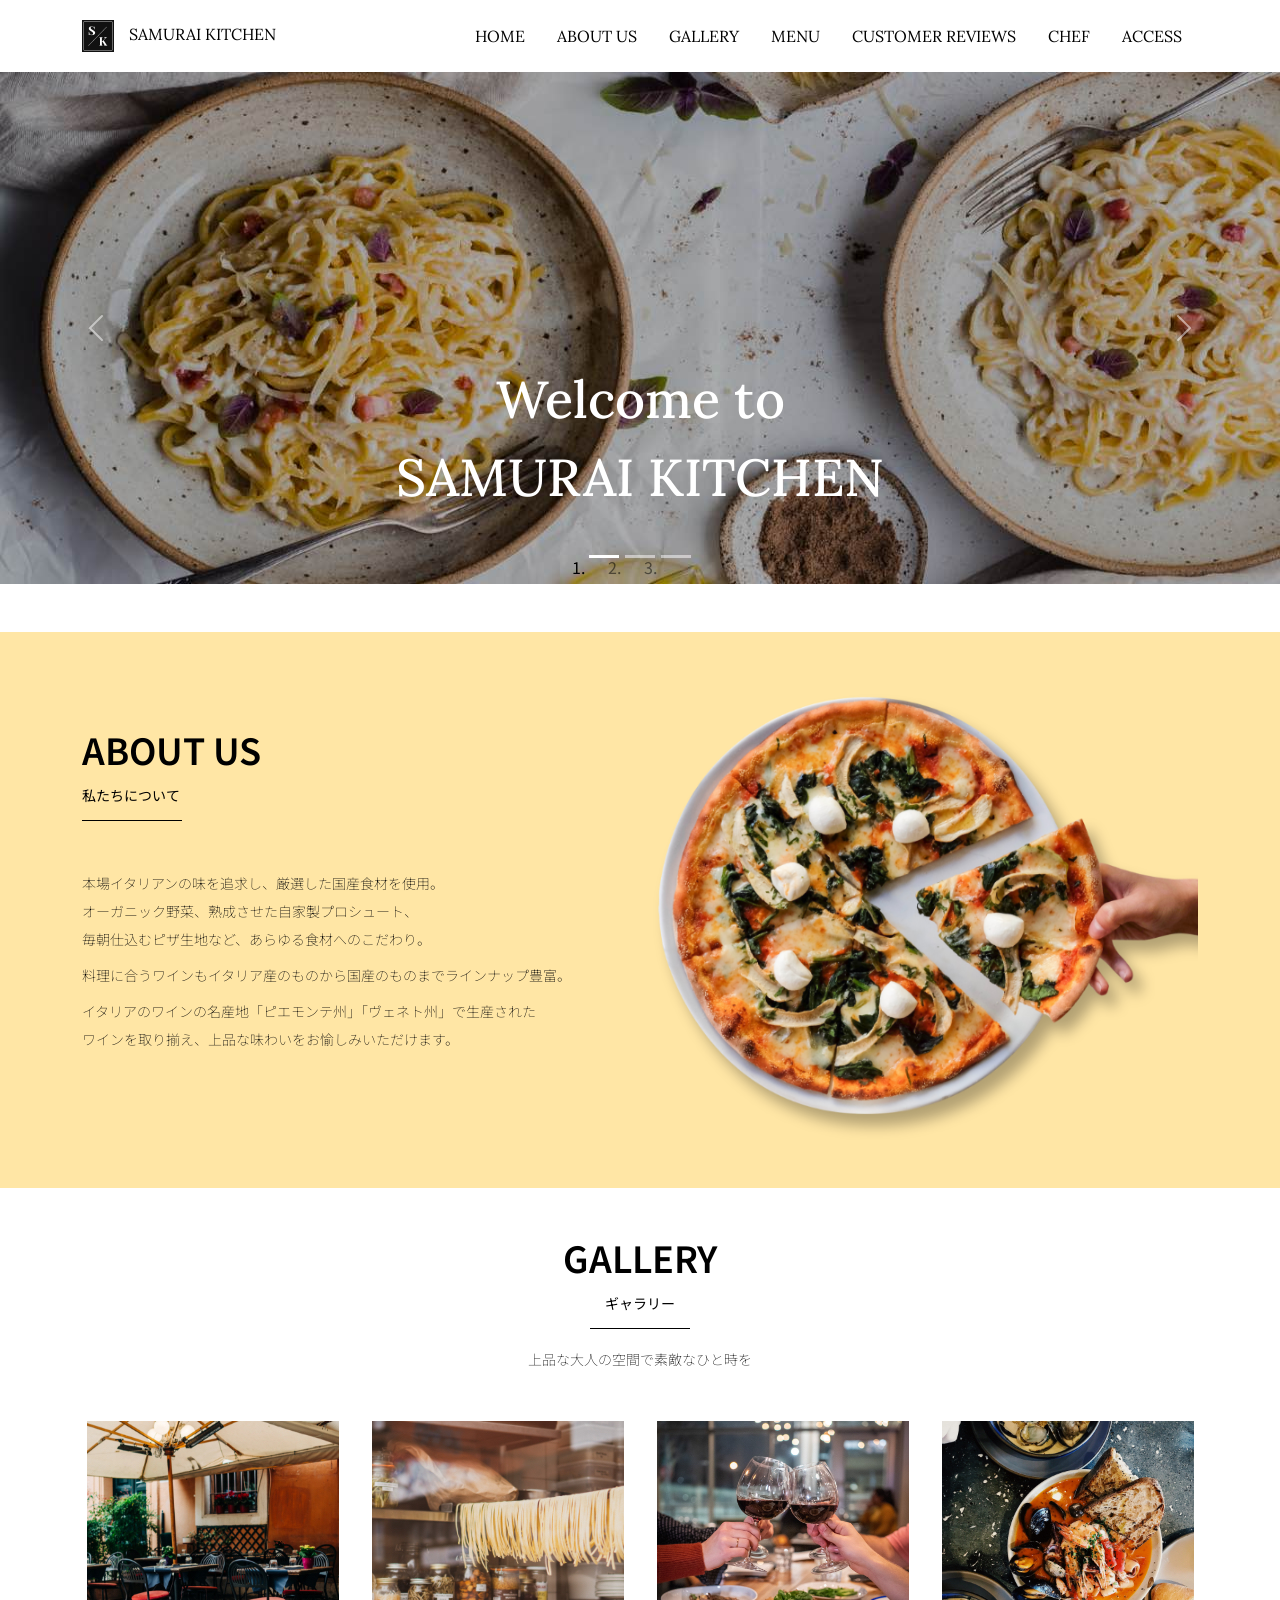
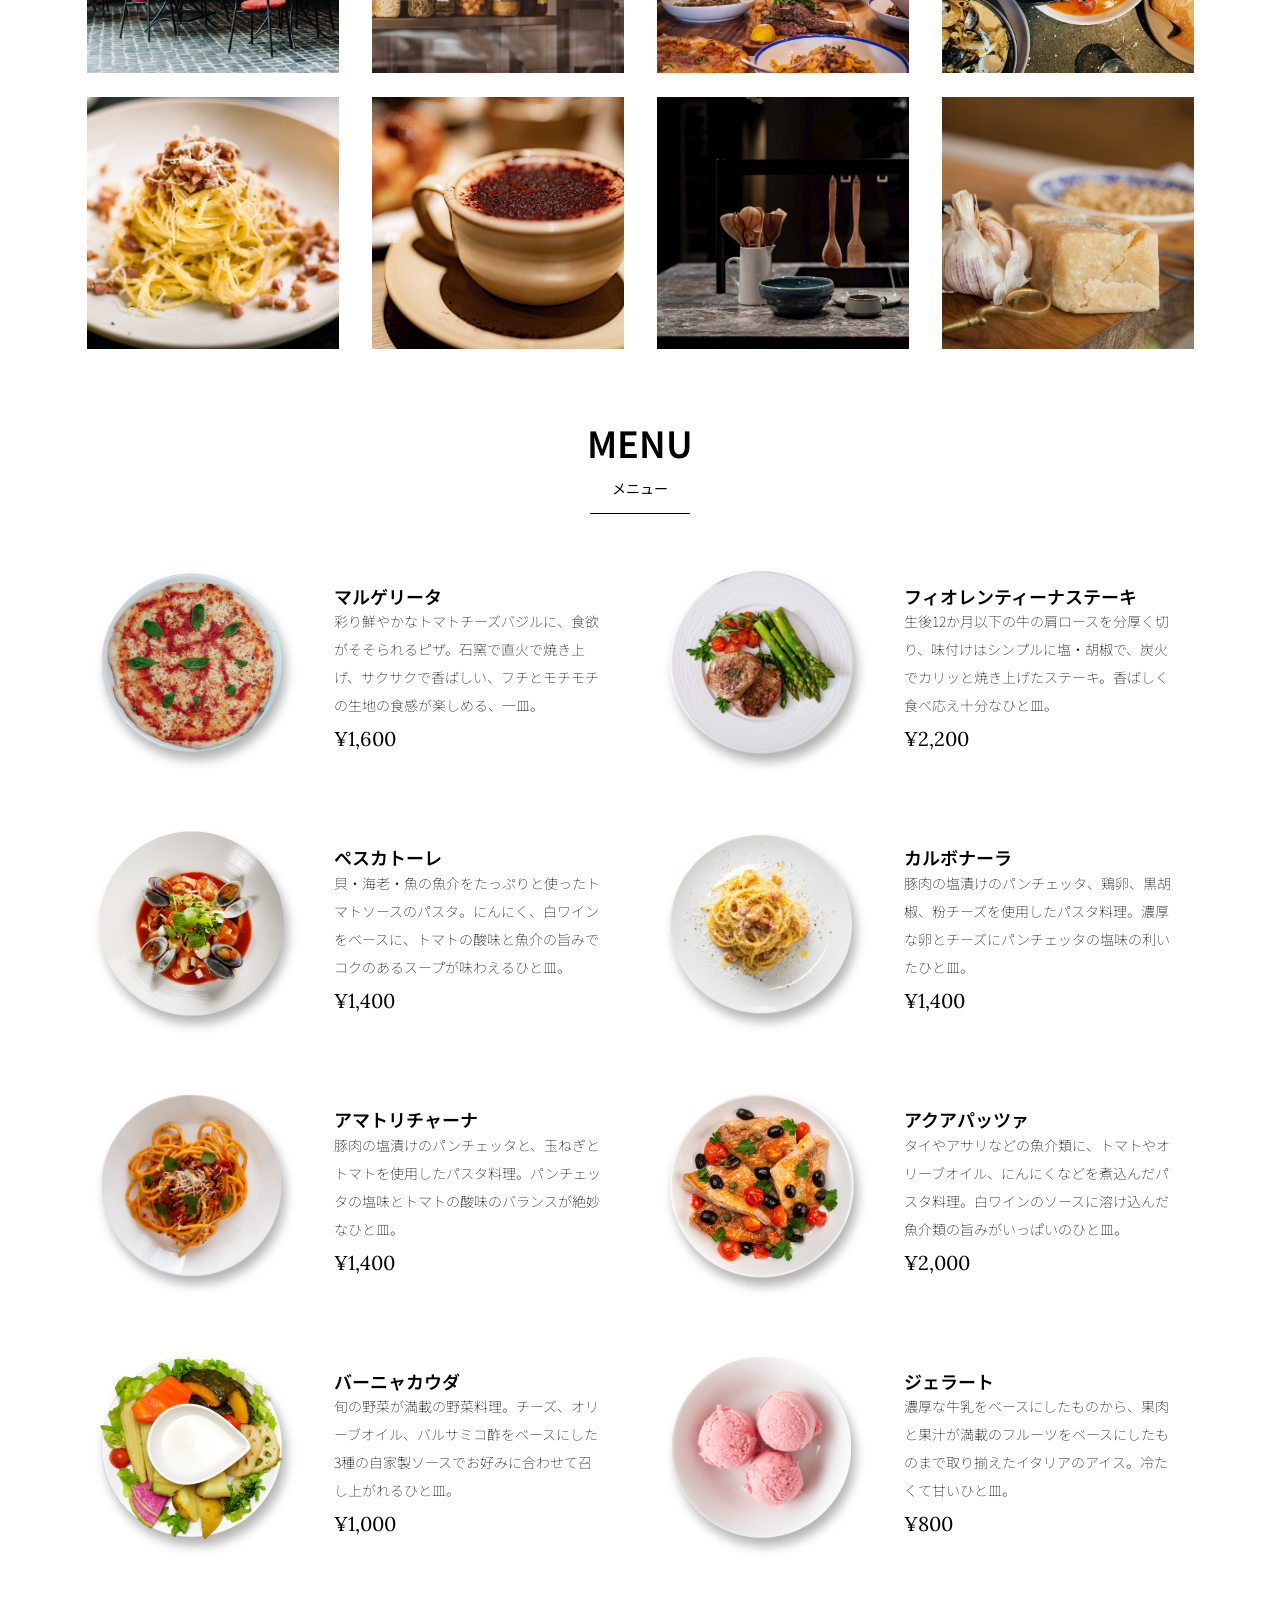
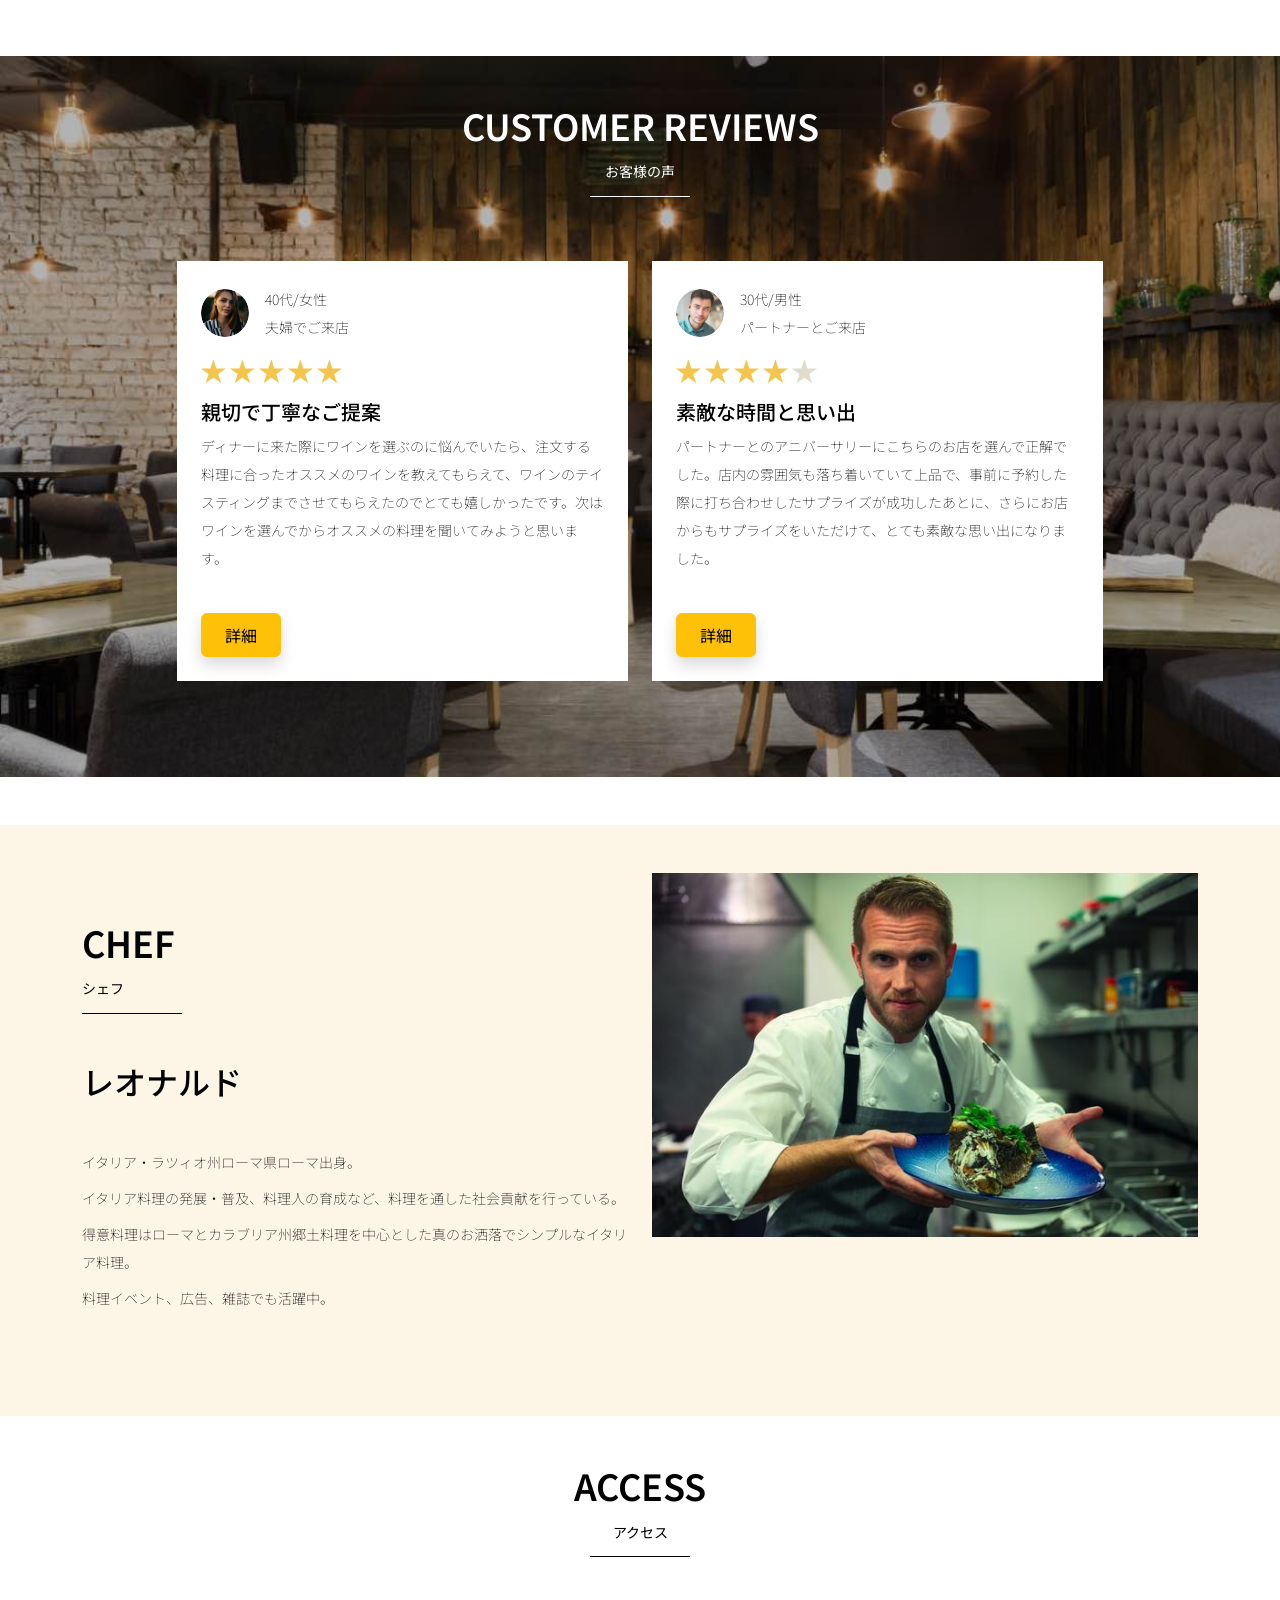
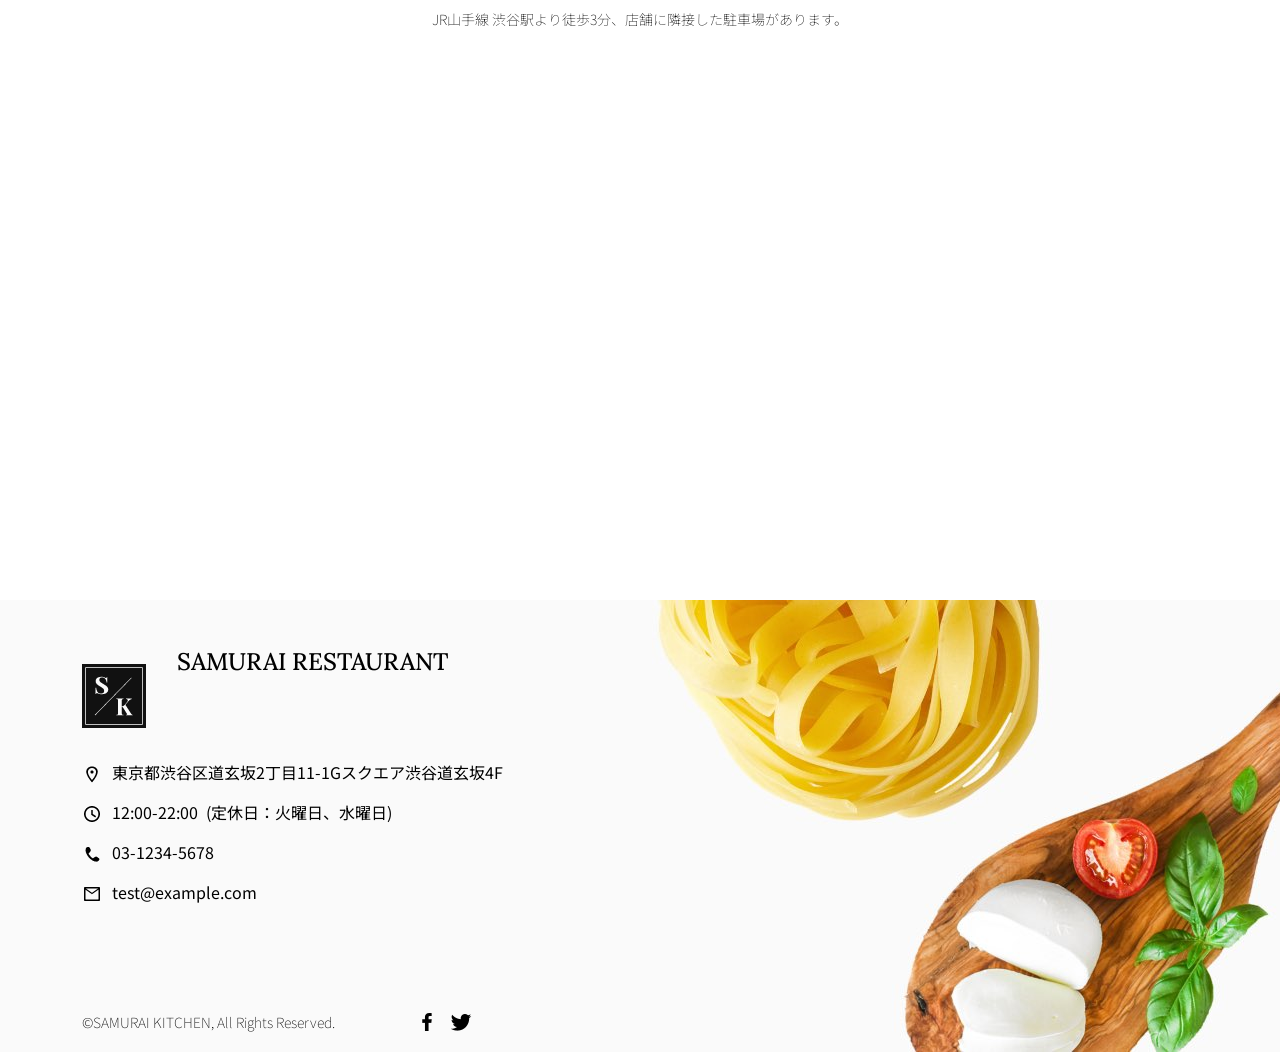
==== commit 6d7c55eb: "修正" ====
--- a/kadai_015/code_for_design_comp/index.html
+++ b/kadai_015/code_for_design_comp/index.html
@@ -100,7 +100,7 @@
 
       <!--インジケーター部分-->
       <ol class="carousel-indicators">
-        <li data-bs-target="#myCarousel" data-bs slide-to="0" class="active"></li>
+        <li data-bs-target="#myCarousel" data-bs-slide-to="0" class="active"></li>
         <li data-bs-target="#myCarousel" data-bs-slide-to="1"></li>
         <li data-bs-target="#myCarousel" data-bs-slide-to="2"></li>
       </ol>
@@ -133,14 +133,10 @@
         </div>
 
       </div>
+
+      <!--コントロール左側-->
       <a class="carousel-control-prev" href="#myCarousel" role="button" data-bs-slide="prev">
         <span class="carousel-control-prev-icon" aria-hidden="true"></span>
-        <span class="visually-hidden">Previous</span>
-      </a>
-
-      <!--コントロール左側-->
-      <a class="carousel-control-prev" href="#myCarousel" role="button" data-bs-slide="prev">
-        <span class="carousel-contorol-prev-icon" aria-hidden="true"></span>
         <span class="visually-hidden">Previous</span>
       </a>
 
@@ -354,7 +350,7 @@
 
 
         </div>
-
+      </div>
     </section>
     <!-- ************************************************ メニューセクション終了 -->
 
@@ -395,7 +391,7 @@
                     ディナーに来た際にワインを選ぶのに悩んでいたら、注文する料理に合ったオススメのワインを教えてもらえて、ワインのテイスティングまでさせてもらえたのでとても嬉しかったです。次はワインを選んでからオススメの料理を聞いてみようと思います。
                   </p>
 
-                  <button type="button" class="btn btn-warning shadow fix_buttom">詳細</button>
+                  <button type="button" class="btn btn-warning shadow fix_bottom">詳細</button>
                 </div>
               </div>
             </div>
@@ -420,7 +416,7 @@
                   <p>
                     パートナーとのアニバーサリーにこちらのお店を選んで正解でした。店内の雰囲気も落ち着いていて上品で、事前に予約した際に打ち合わせしたサプライズが成功したあとに、さらにお店からもサプライズをいただけて、とても素敵な思い出になりました。
                   </p>
-                  <button type="button" class="btn btn-warning shadow fix_buttom">詳細</button>
+                  <button type="button" class="btn btn-warning shadow fix_bottom">詳細</button>
                 </div>
               </div>
             </div>
@@ -437,7 +433,7 @@
           <div class=" col-lg-6 text-left">
             <div class="py-5">
               <h2 class="section_title chef mb-5">CHEF</h2>
-              <h3 class="mb-5">レオナルド</h3>
+              <h2 class="mb-5">レオナルド</h2>
 
               <p class="mb-2">
                 イタリア・ラツィオ州ローマ県ローマ出身。</p>
